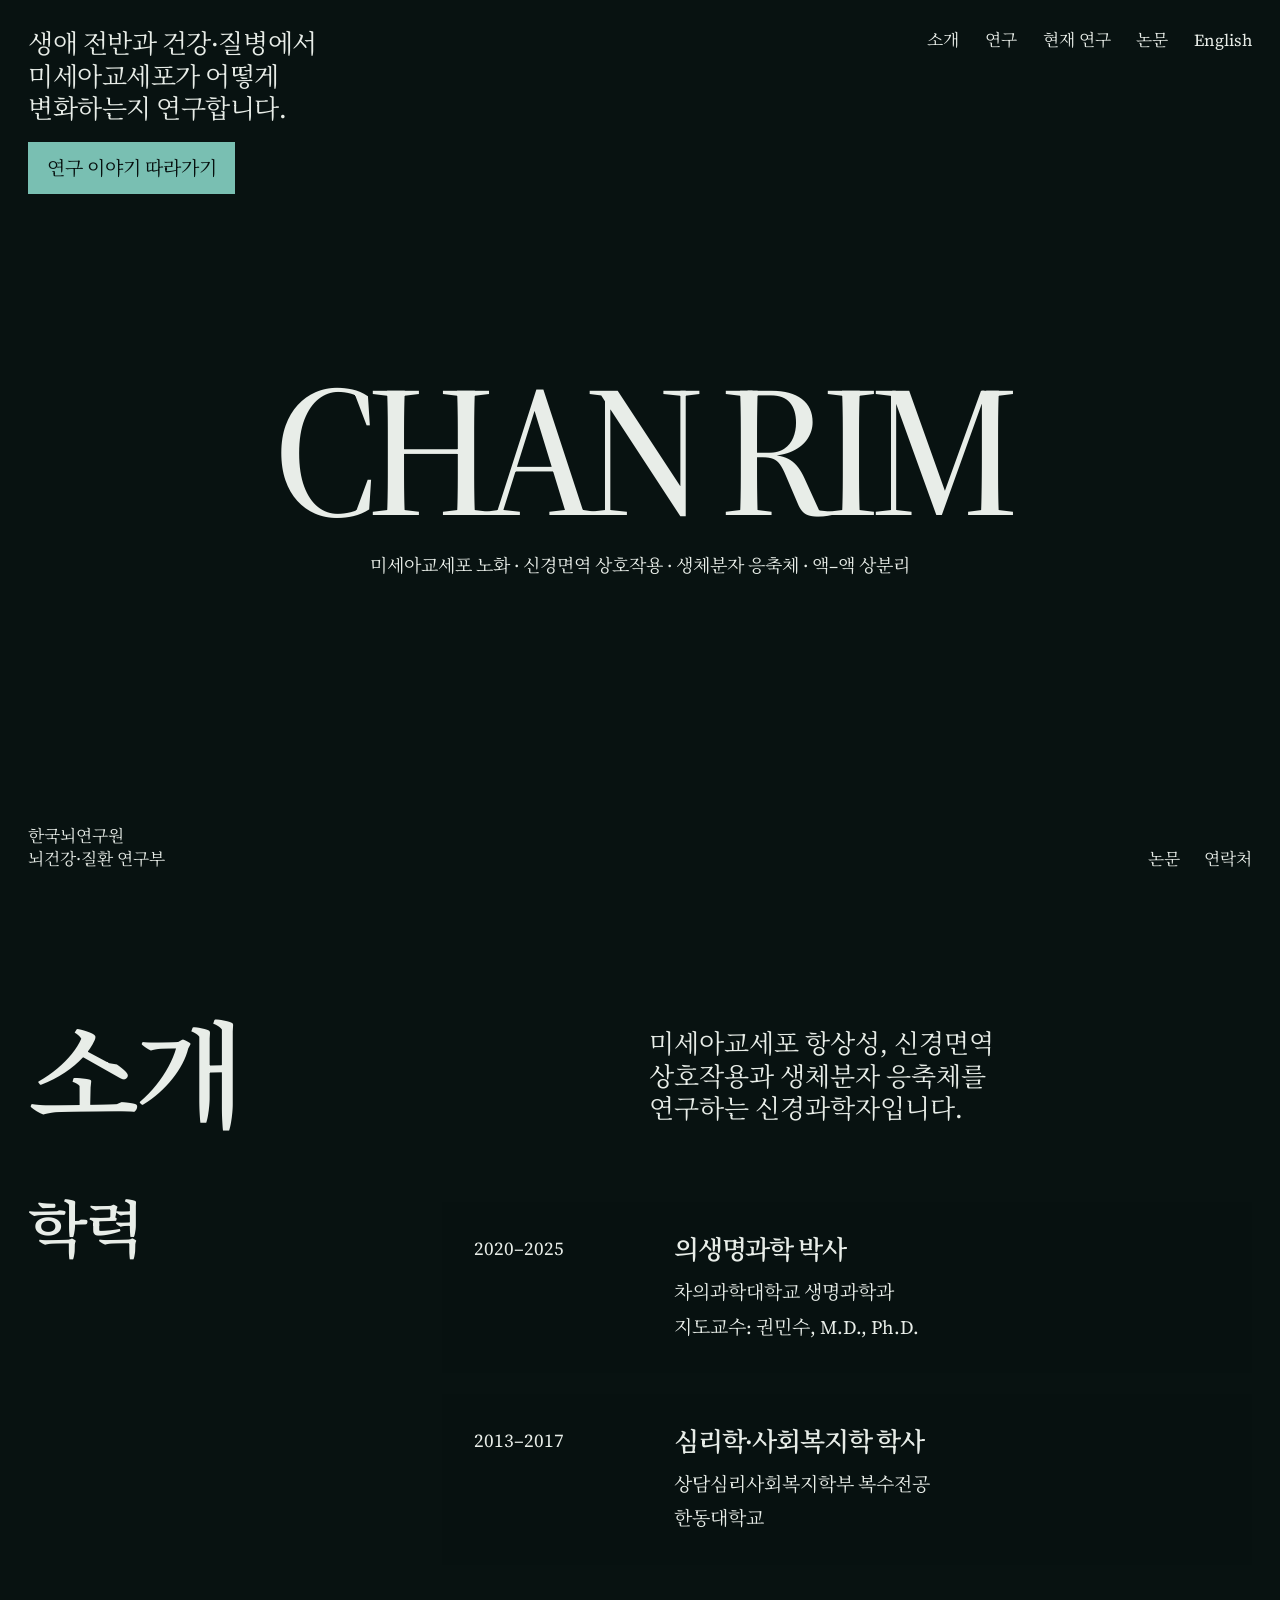
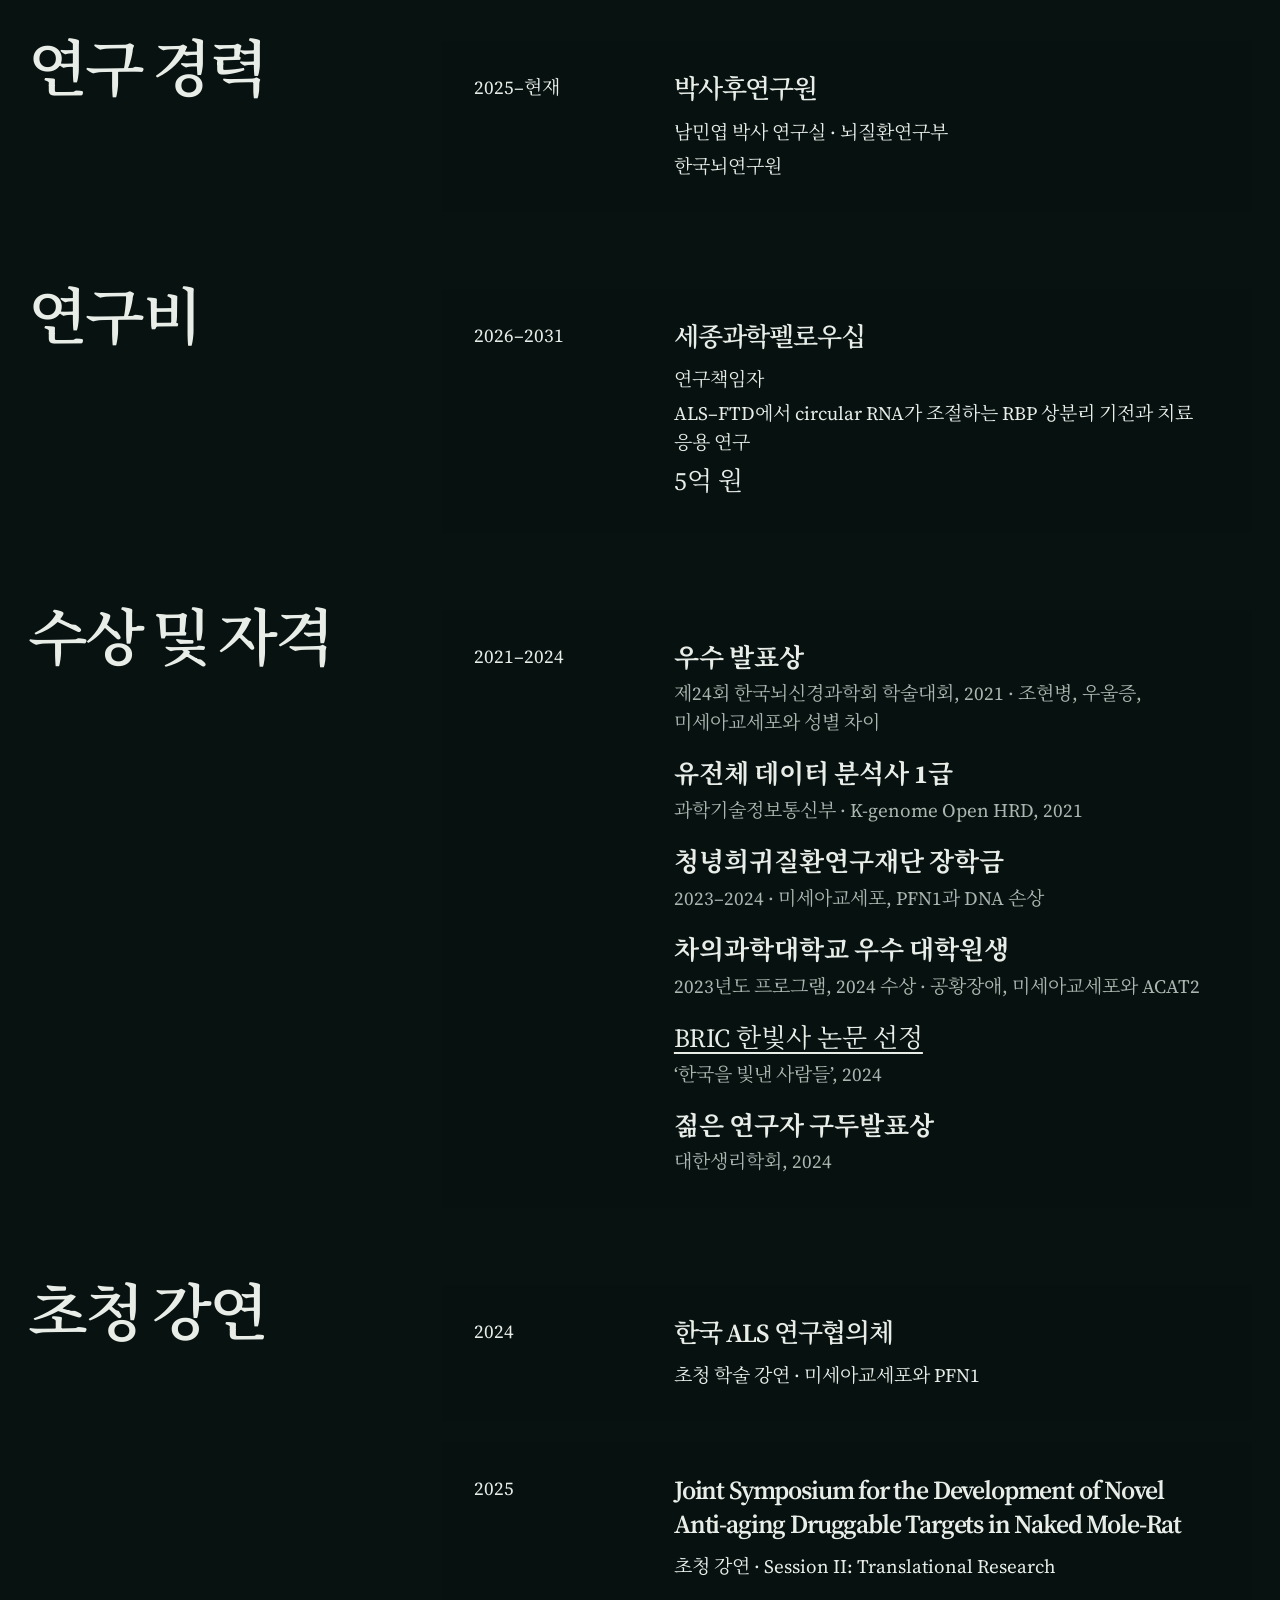
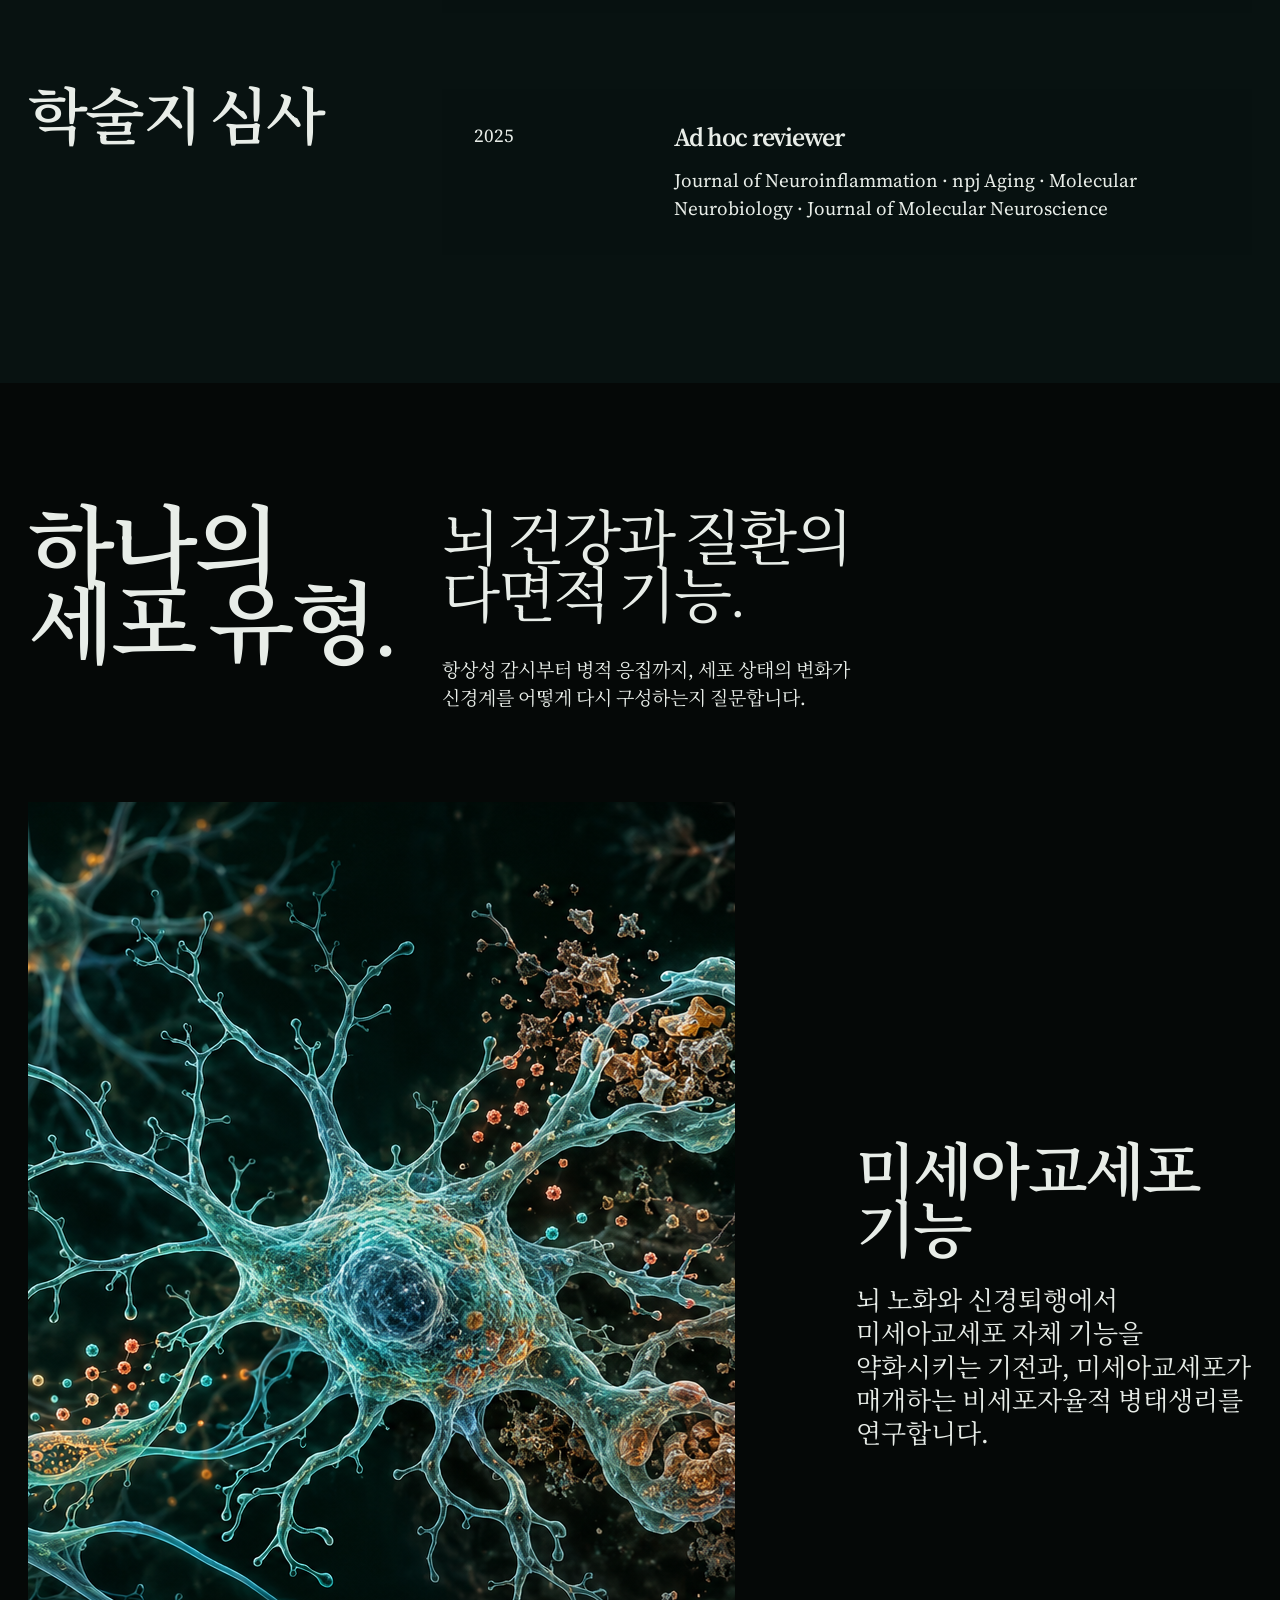
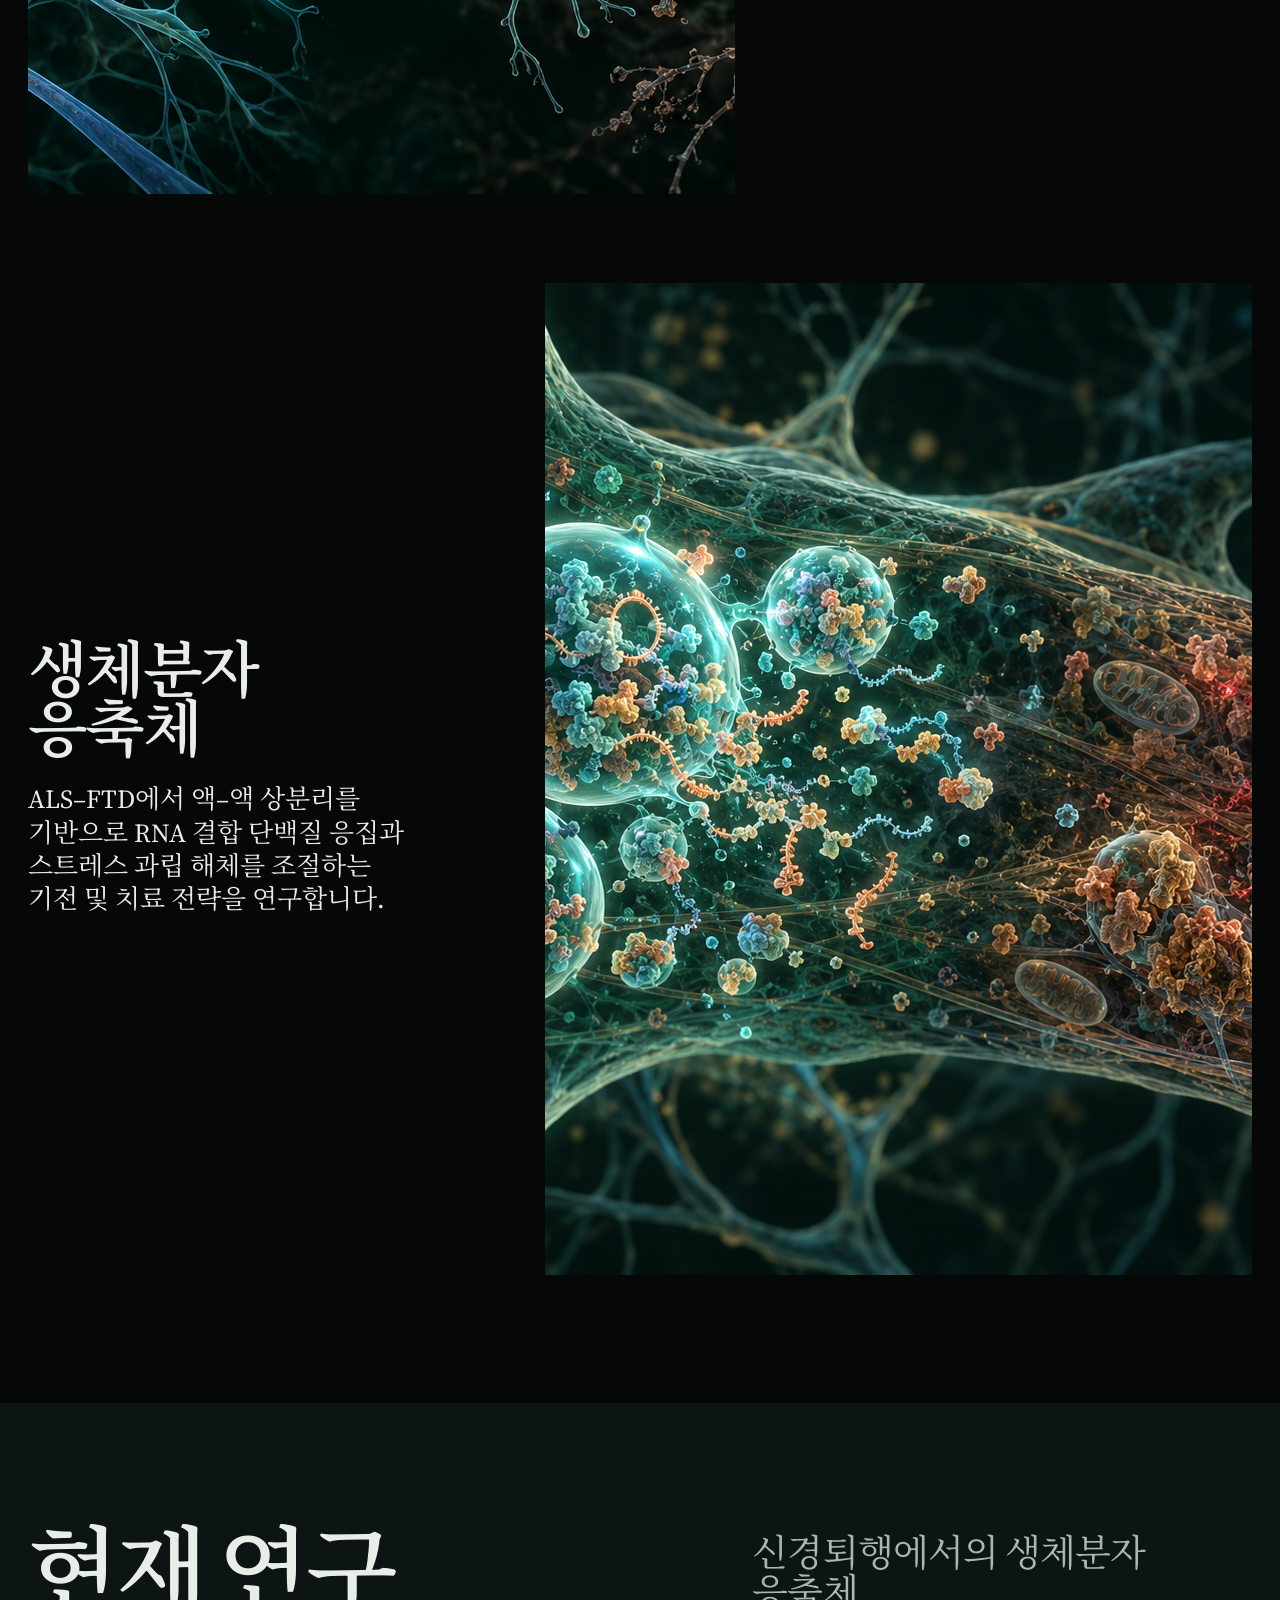
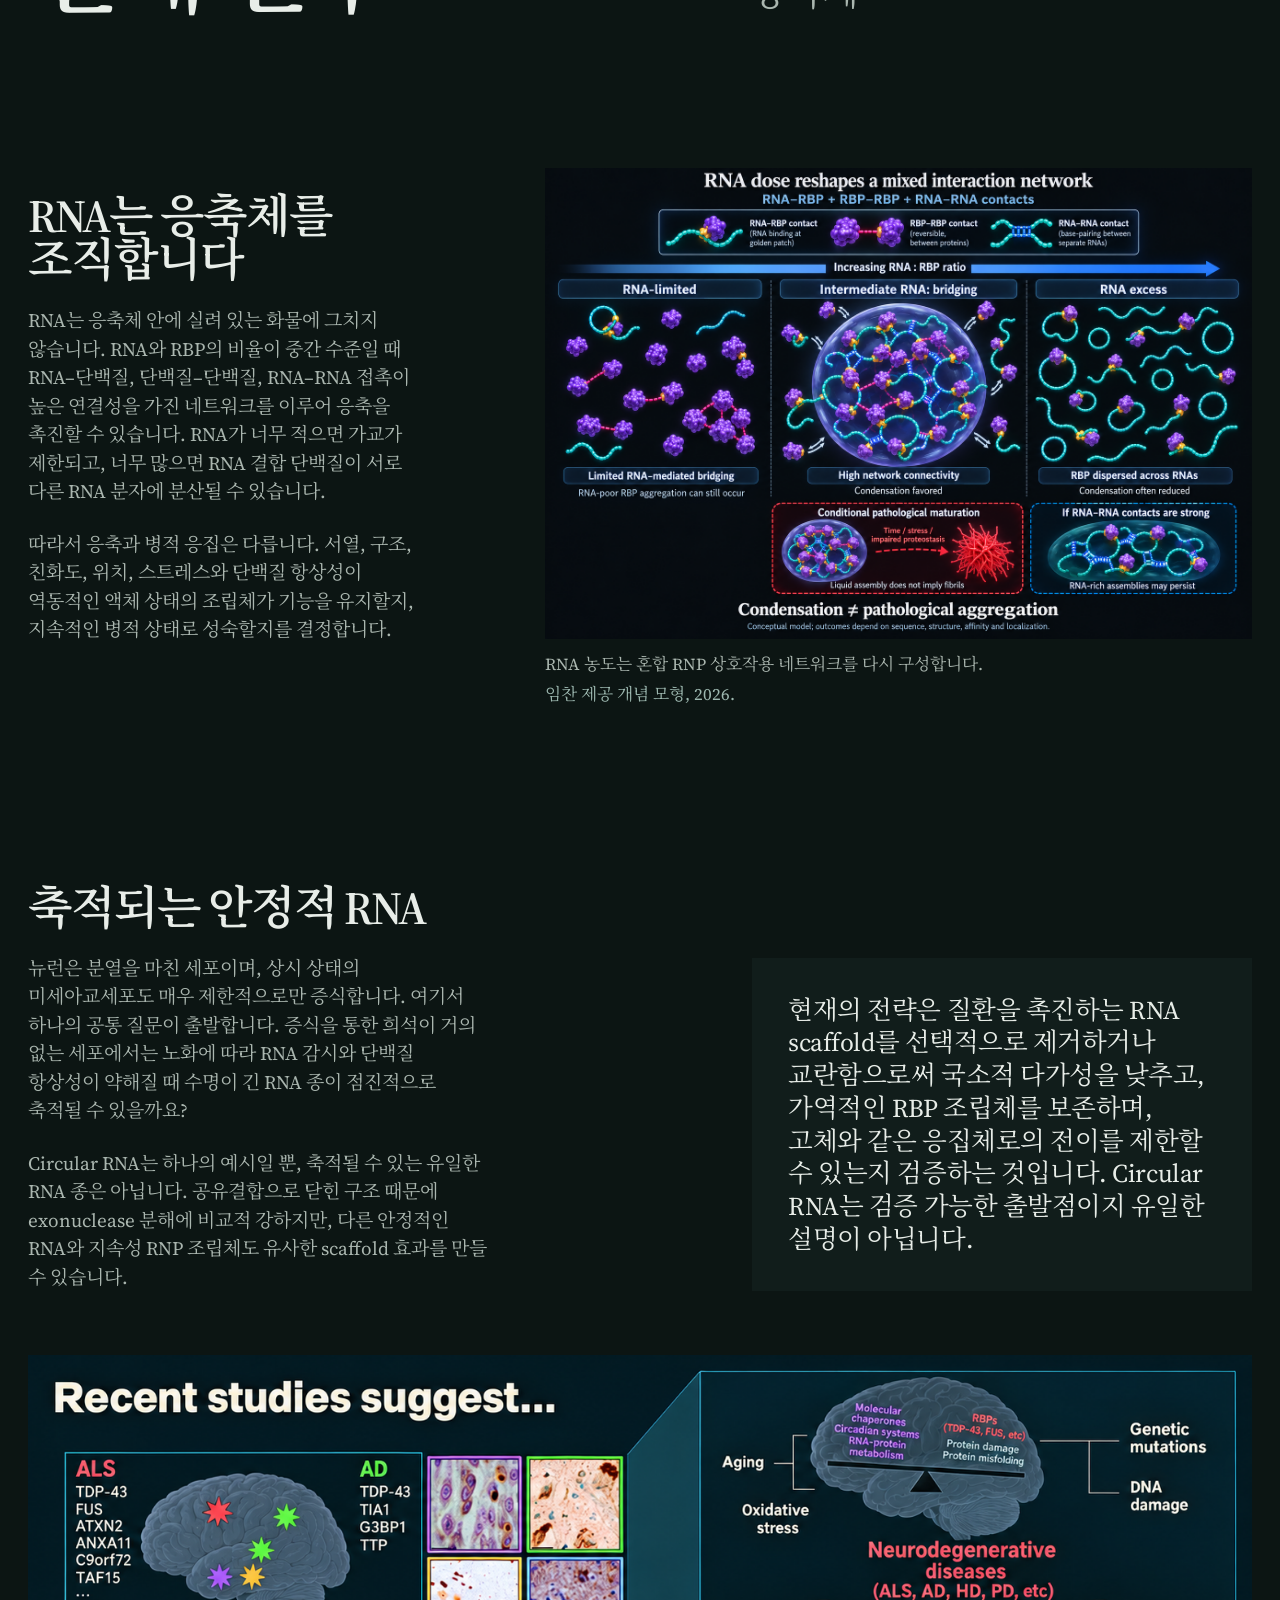
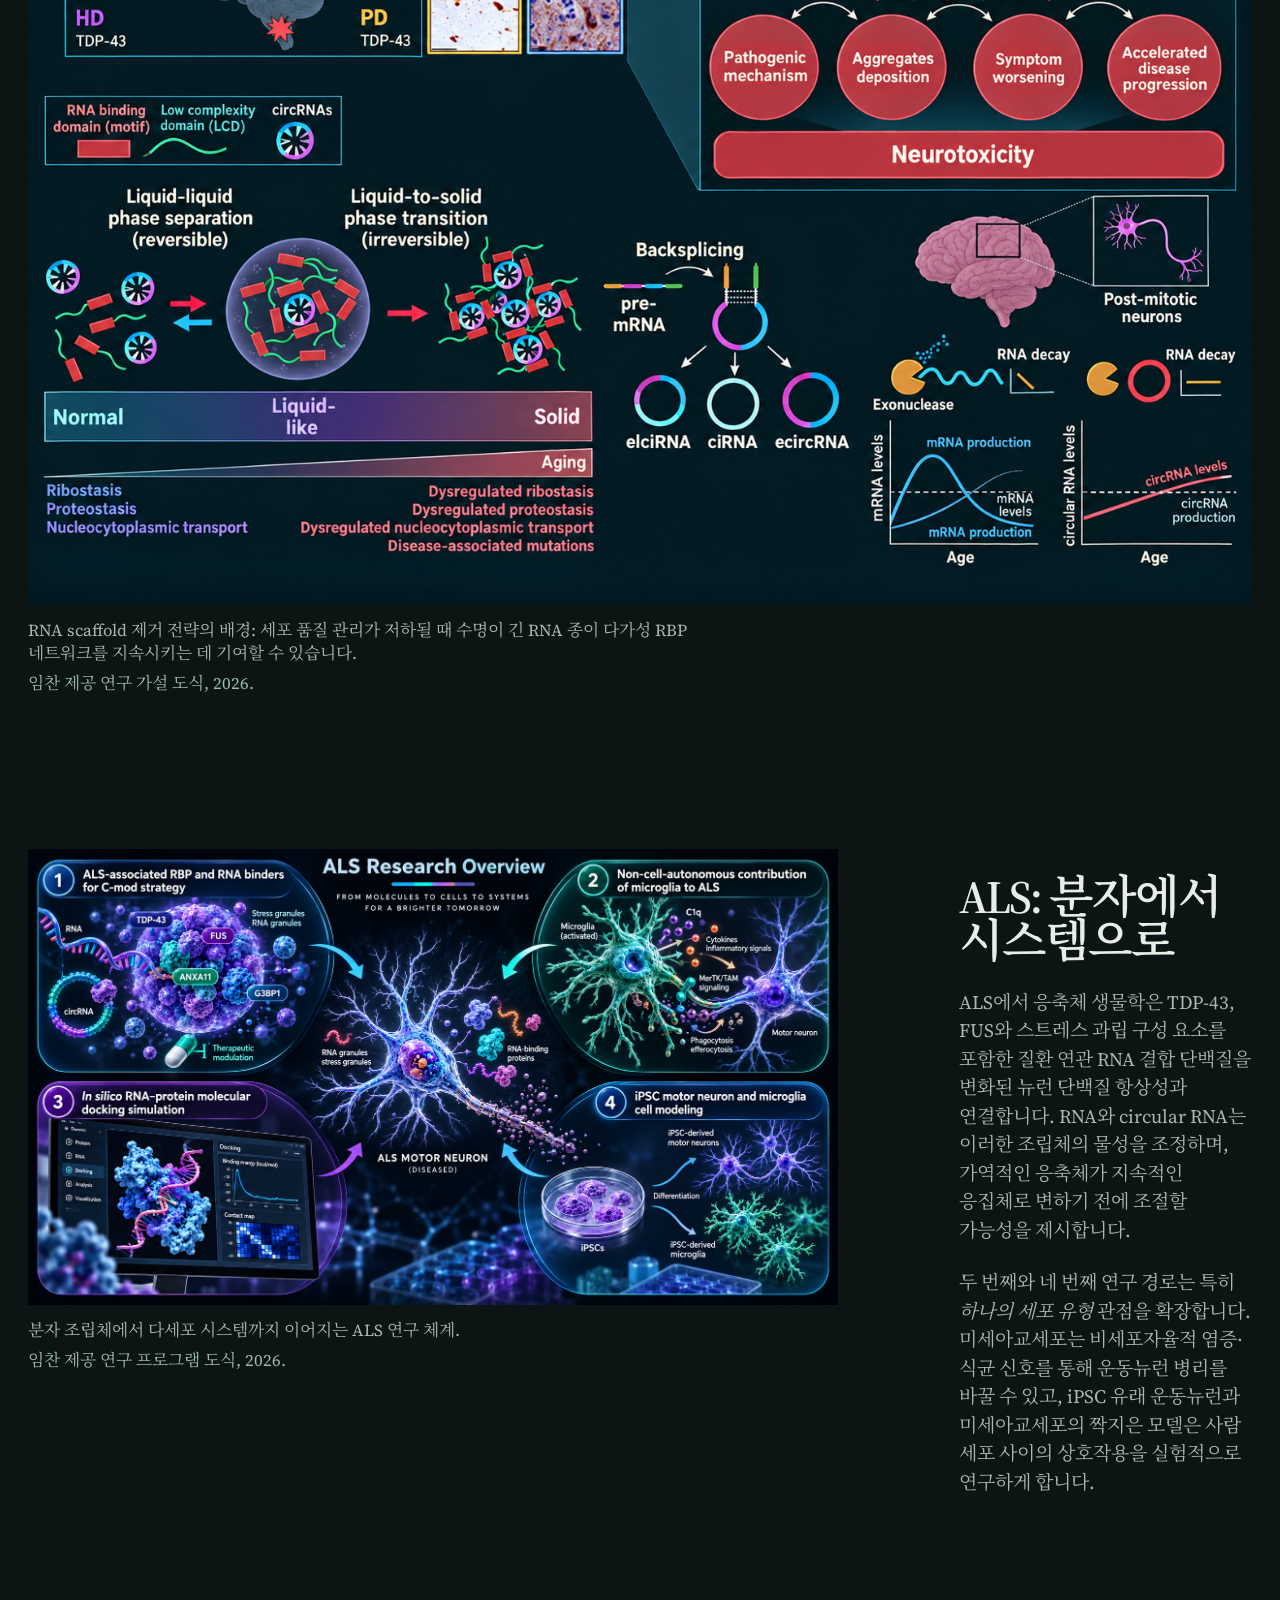
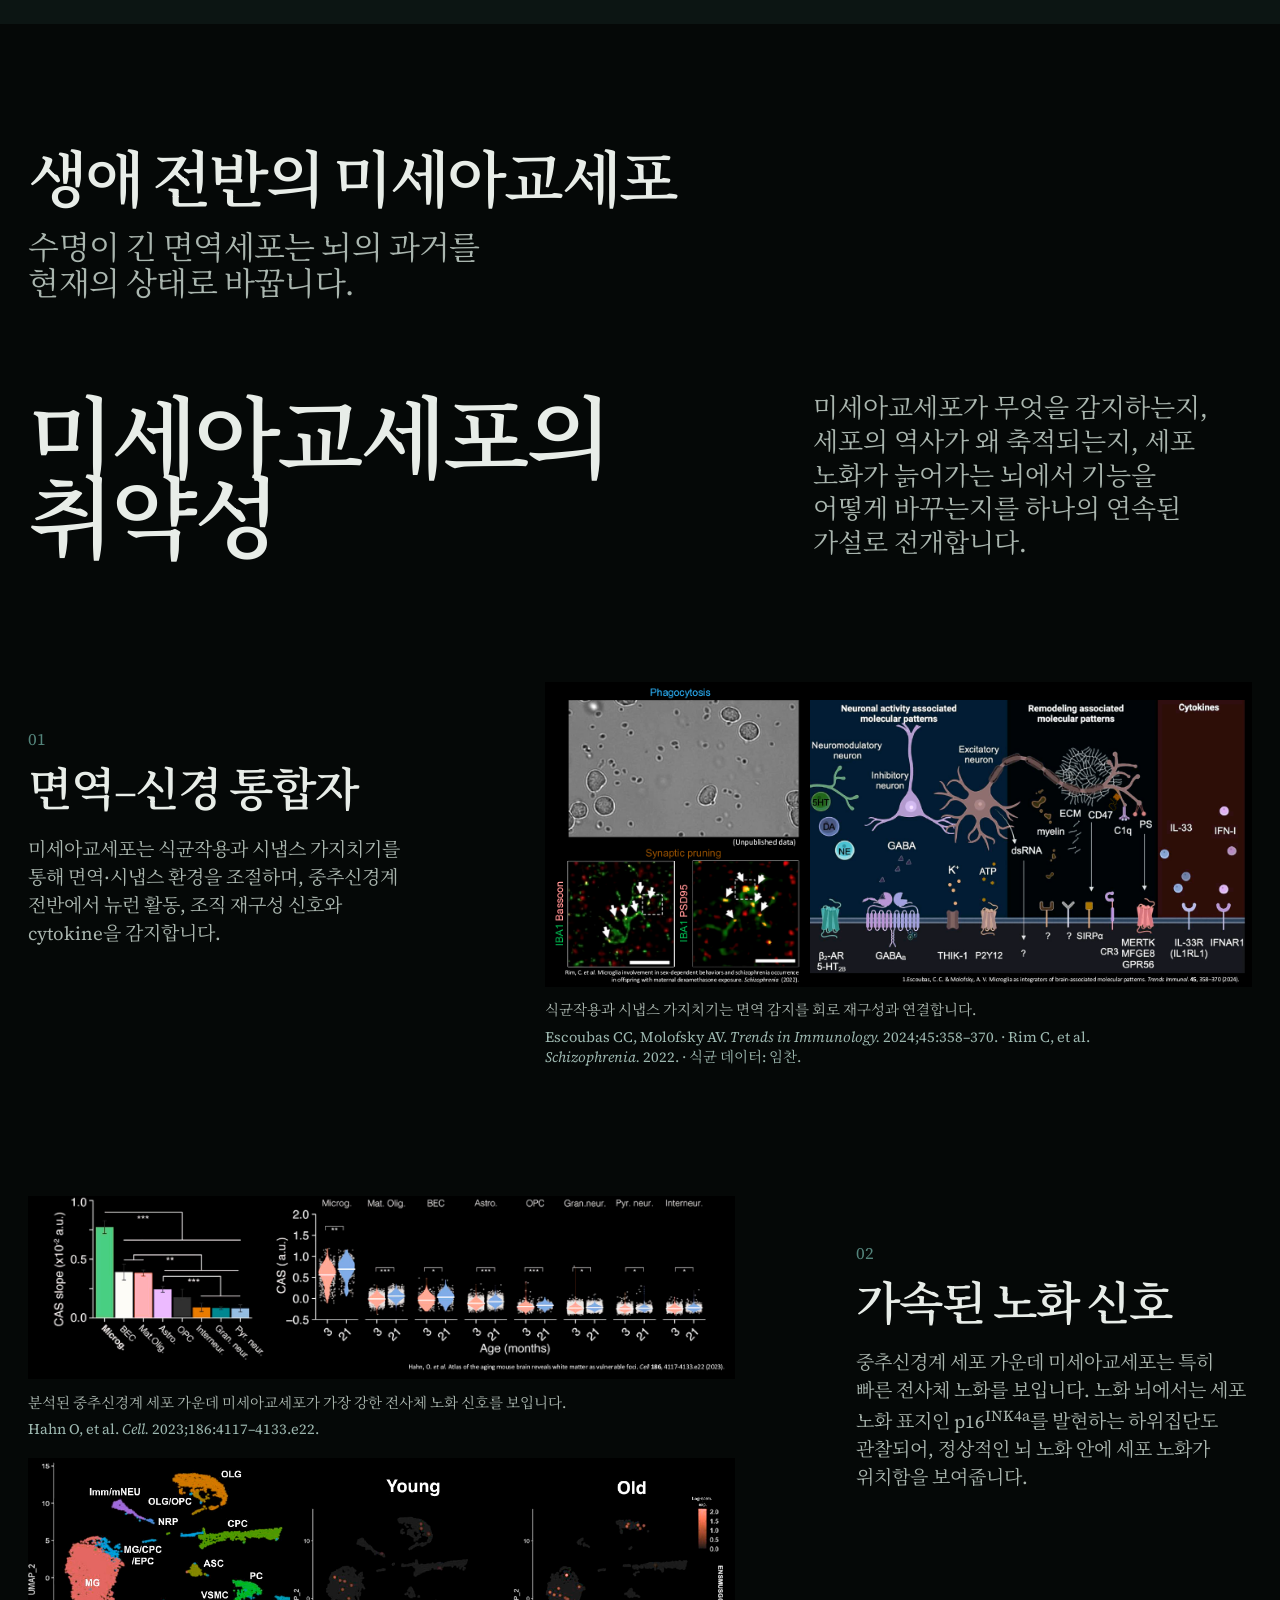
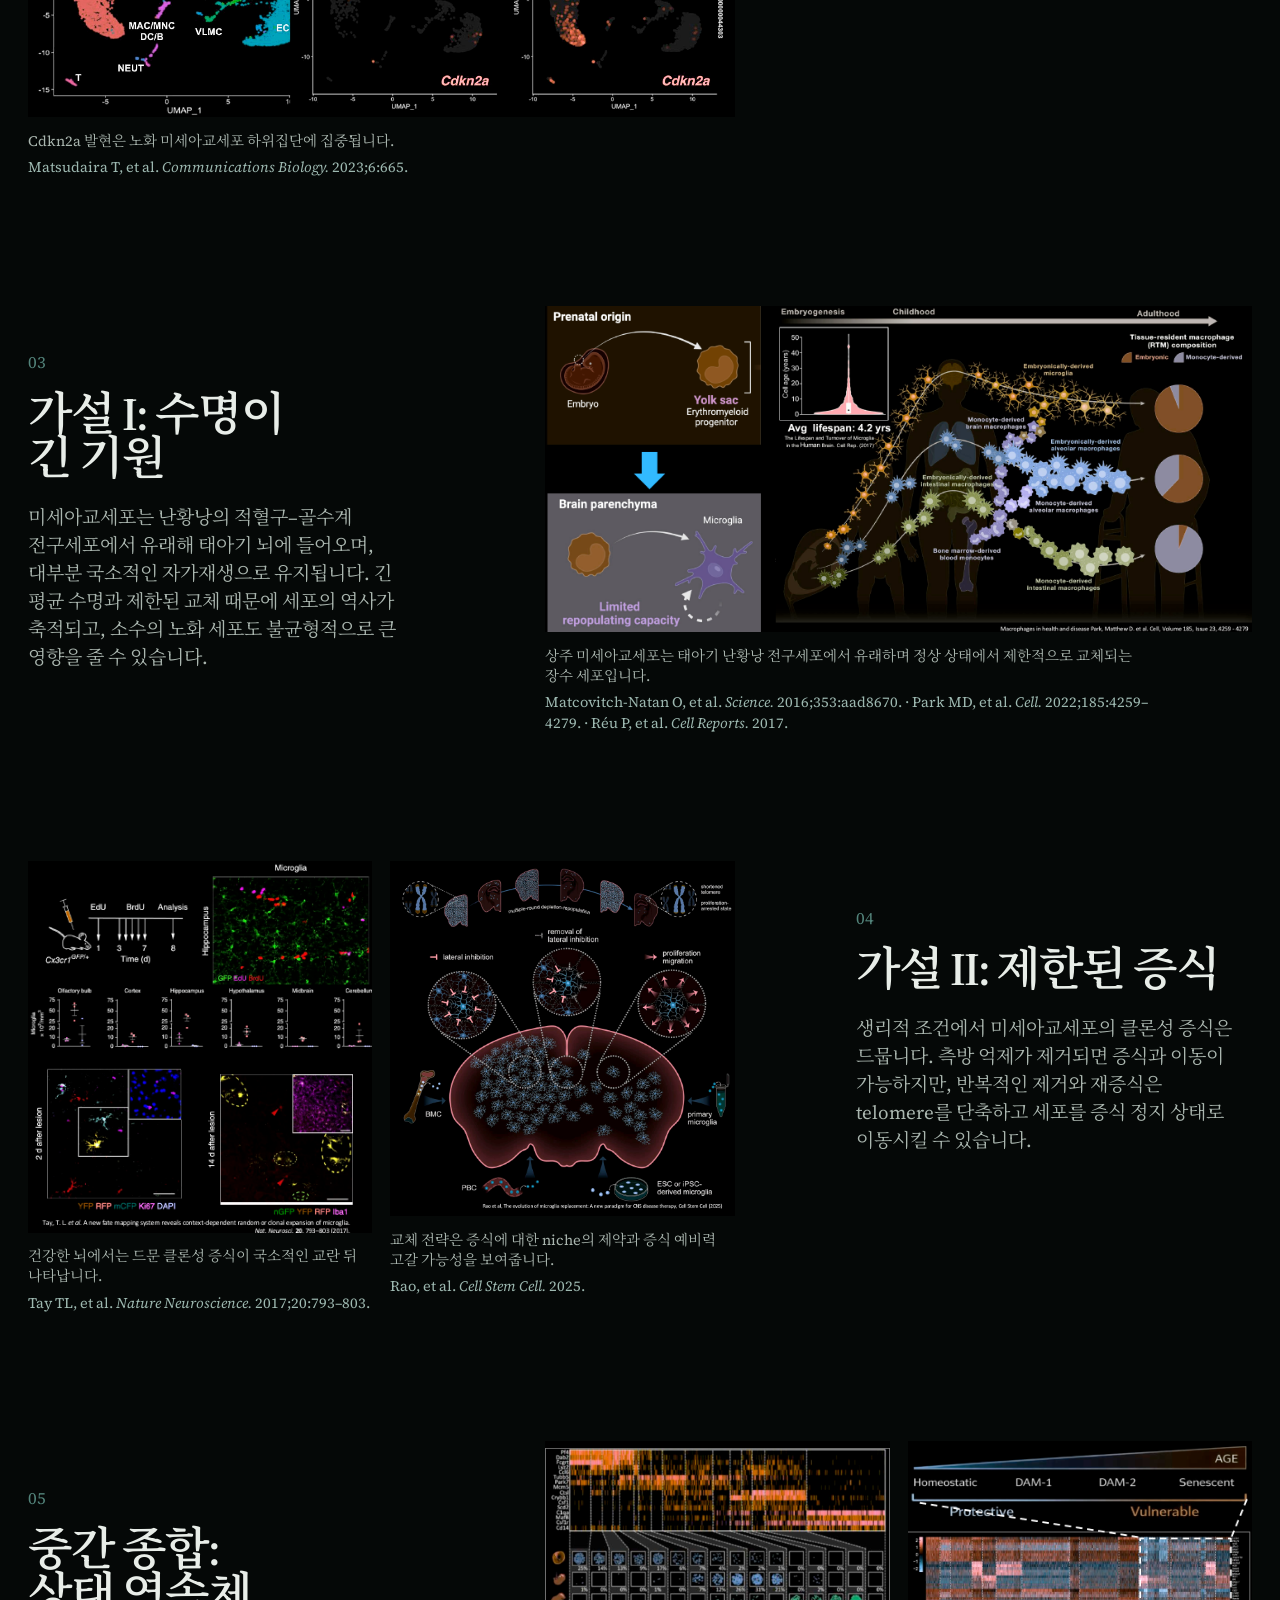
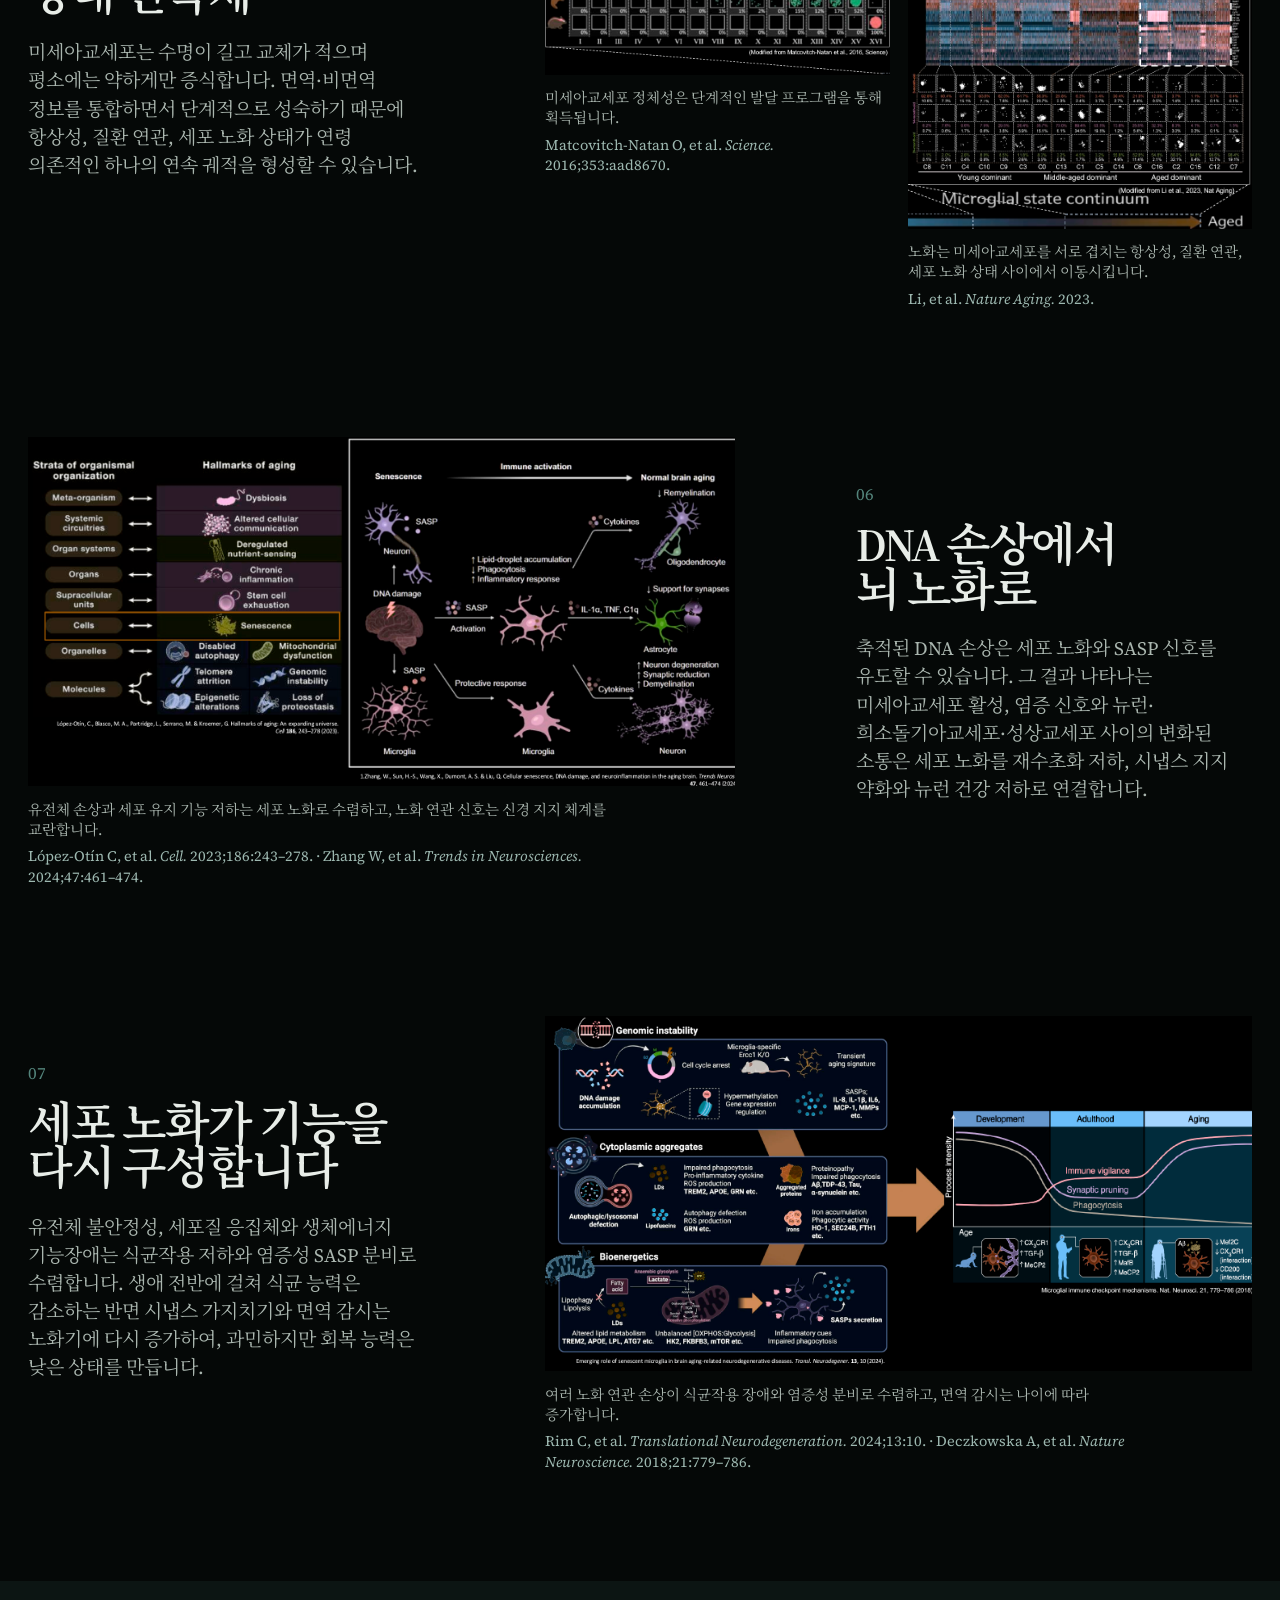
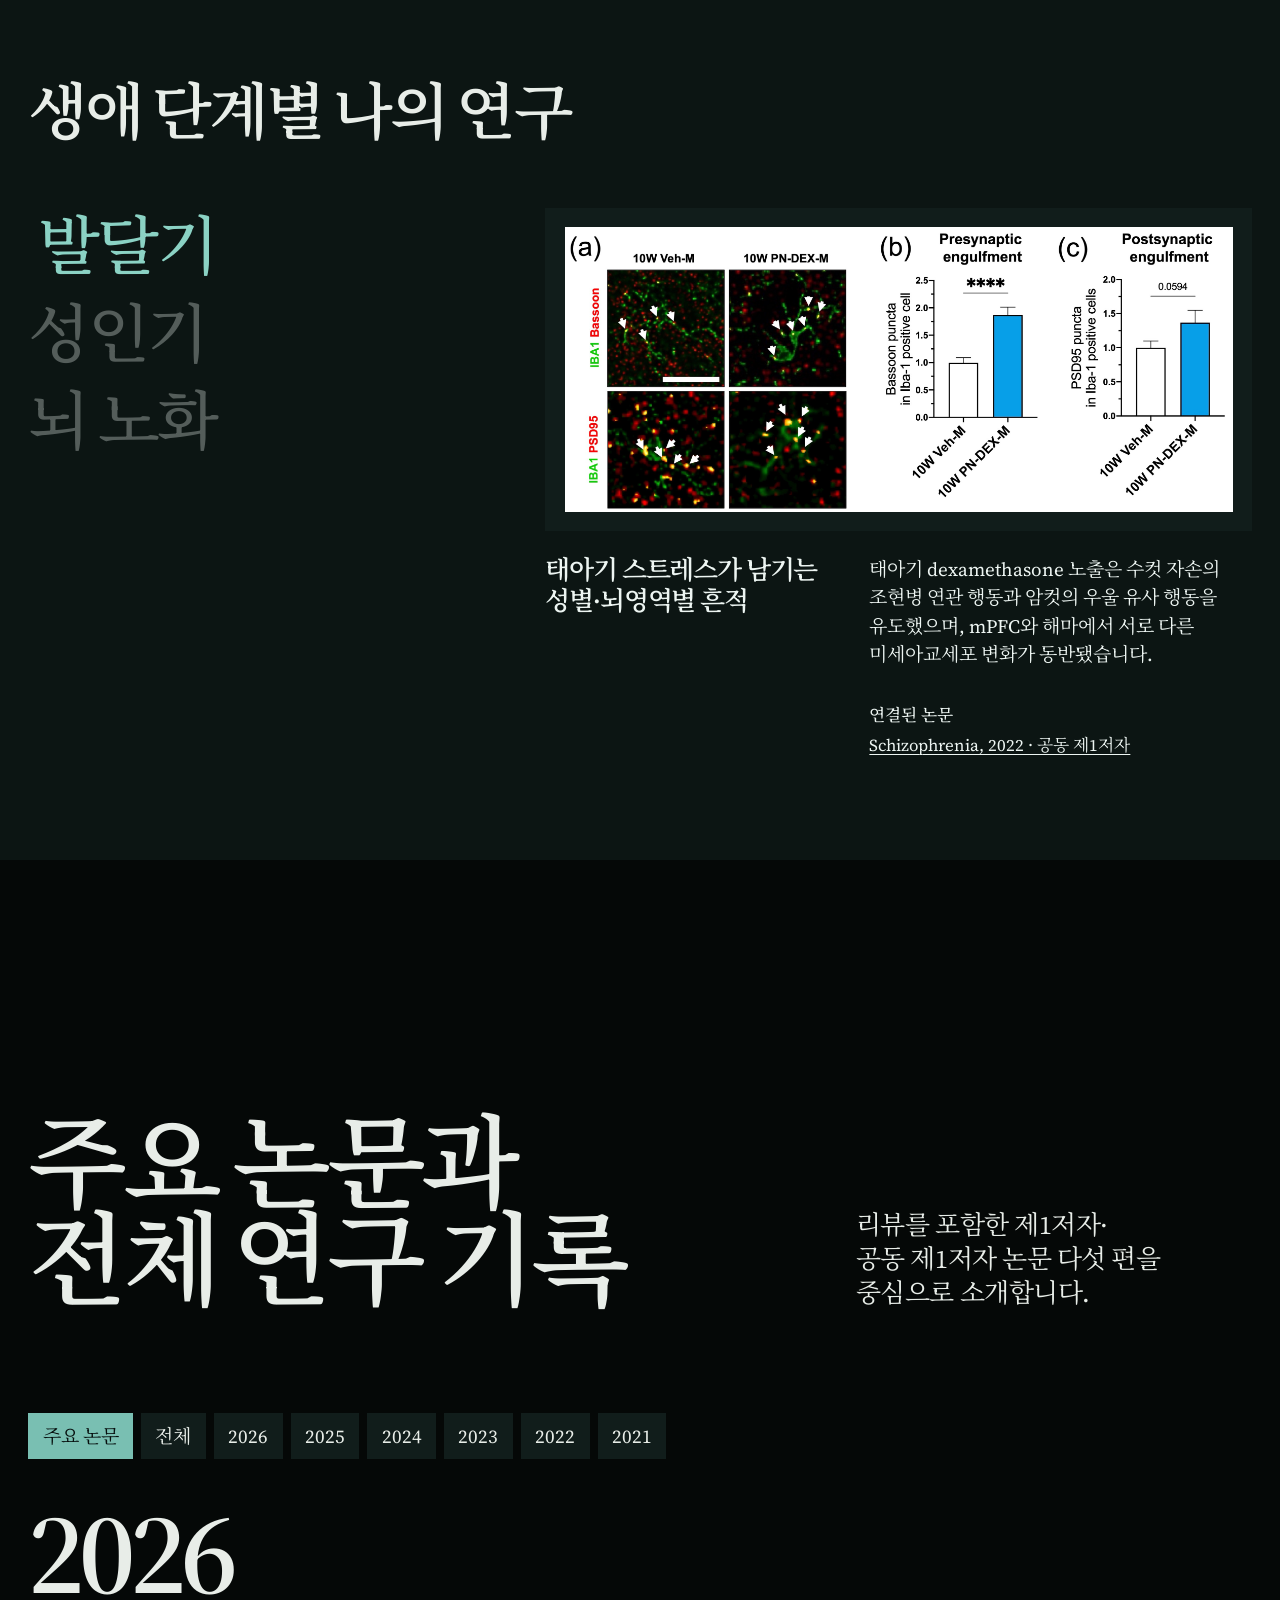
==== index.html @ d5a1b775 "Publish bilingual neuroscience research portfolio" ====
<!doctype html>
<html lang="ko">
  <head>
    <meta charset="UTF-8" />
    <meta http-equiv="refresh" content="0; url=ko.html" />
    <script>window.location.replace(`ko.html${window.location.search}${window.location.hash}`);</script>
    <meta name="viewport" content="width=device-width, initial-scale=1.0" />
    <meta name="theme-color" content="#081211" />
    <meta name="description" content="미세아교세포의 노화, DNA 손상 복구, 재증식과 신경면역 가소성을 연구하는 임찬의 연구 포트폴리오입니다." />
    <title>임찬 — 신경면역학 연구자</title>
    <link rel="preconnect" href="https://api.fontshare.com" />
    <link rel="preconnect" href="https://cdn.fontshare.com" crossorigin />
    <link href="https://api.fontshare.com/v2/css?f[]=general-sans@400,500,700&display=swap" rel="stylesheet" />
    <link rel="preconnect" href="https://fonts.googleapis.com" />
    <link rel="preconnect" href="https://fonts.gstatic.com" crossorigin />
    <link href="https://fonts.googleapis.com/css2?family=Noto+Serif+KR:wght@400;500;600&amp;family=Source+Serif+4:opsz,wght@8..60,400;8..60,500;8..60,600&amp;display=swap" rel="stylesheet" />
    <link rel="manifest" href="manifest.webmanifest" />
    <link rel="stylesheet" href="styles.css?v=4" />
    <link rel="stylesheet" href="prototypes/dark-science/theme.css?v=1" />
    <script>
      document.documentElement.classList.add('js');
      const pageParams = new URLSearchParams(window.location.search);
      if (pageParams.get('lang') !== 'ko') {
        window.location.replace('en.html?theme=dark-science');
      }
      document.documentElement.dataset.theme = 'dark-science';
    </script>
  </head>
  <body data-lang="ko">
    <a class="skip-link" href="#content">본문으로 건너뛰기</a>
    <header class="hero" id="top">
      <div class="hero-intro"><p>미세아교세포의 노화와 회복,<br />환경에 따른 기능 변화를 연구합니다.</p><a class="button" href="#research">주요 연구 보기</a></div>
      <button class="menu-toggle" type="button" aria-expanded="false" aria-controls="site-nav">메뉴</button>
      <nav id="site-nav" class="site-nav" aria-label="주요 메뉴"><a href="#profile">소개</a><a href="#research">연구</a><a href="#publications">논문</a><a href="en.html?theme=dark-science" lang="en">English</a></nav>
      <h1 class="hero-name" aria-label="임찬, 신경면역학 연구자">CHAN RIM</h1>
      <p class="hero-discipline">Microglial senescence · DNA repair · Neuroimmune plasticity</p>
      <div class="hero-place">KBRI · Dementia Research Group<br />Daegu, Republic of Korea</div>
      <div class="hero-links"><a href="#trajectory">연구 여정</a><a href="#contact">연락처</a></div>
      <figure class="hero-mobile-image" aria-hidden="true"><img src="assets/fluorescently-labeled-microglia-in-a-coronal-brain.jpg" width="1920" height="1192" alt="" fetchpriority="high" decoding="async" /></figure>
    </header>

    <main id="content">
      <section class="chapter profile" id="profile">
        <div class="profile-statement" data-reveal><h2>회복력을 잃고 되찾는 세포</h2><p>미세아교세포가 DNA 손상, 출산, 태아기 스트레스에 반응하며 기능을 바꾸는 과정을 추적합니다.</p></div>
        <figure class="living-cell" data-reveal>
          <video autoplay muted loop playsinline preload="metadata" poster="assets/in-situ-dividing-and-phagocytosing-retinal-microglia-poster.jpg" width="480" height="480" aria-hidden="true"><source src="assets/in-situ-dividing-and-phagocytosing-retinal-microglia.webm" type="video/webm" /></video>
          <figcaption>활성화된 망막 미세아교세포의 세포골격. 5초 현미경 영상.</figcaption>
        </figure>
        <div class="profile-copy" data-reveal><p>상담심리와 사회복지에서 출발해 생명과학으로 옮겨왔습니다. 마음과 행동 뒤의 생물학적 변화를 이해하려는 질문은 미세아교세포와 신경면역 환경을 연구하는 일로 이어졌습니다.</p><p>제1저자·공동 제1저자 연구를 통해 태아기 환경의 성별 의존적 영향, 공황장애 환자 유래 세포의 기능 변화, 노화 미세아교세포의 DNA 복구, 산후 뇌에서의 재증식을 밝혀왔습니다.</p></div>
      </section>

      <section class="chapter research" id="research">
        <div class="section-heading" data-reveal><h2>논문으로 이어진 연구 질문</h2><p>제1저자·공동 제1저자 논문의 핵심 결과를 네 가지 축으로 정리했습니다.</p></div>
        <div class="lens" data-lens>
          <div class="lens-controls" role="tablist" aria-label="주요 연구 질문"><button class="lens-tab is-active" type="button" role="tab" aria-selected="true" data-lens-key="repair">DNA 복구</button><button class="lens-tab" type="button" role="tab" aria-selected="false" data-lens-key="patient">환자 유래 모델</button><button class="lens-tab" type="button" role="tab" aria-selected="false" data-lens-key="repopulation">재증식</button><button class="lens-tab" type="button" role="tab" aria-selected="false" data-lens-key="development">발달 환경</button></div>
          <div class="lens-stage">
            <figure class="lens-picture shutter is-in"><img id="lens-image" src="assets/fluorescently-labeled-microglia-in-a-mouse-brain.jpg" width="1920" height="1115" alt="뇌 조직 속 녹색으로 표지된 미세아교세포" loading="lazy" decoding="async" /></figure>
            <div class="lens-copy" aria-live="polite"><h3 id="lens-title">핵으로 이동하는 profilin-1</h3><p id="lens-question">DNA 이중가닥 절단 뒤 PFN1은 핵으로 이동해 복구를 돕지만, 노화 미세아교세포에서는 이 균형의 붕괴가 식균작용 저하와 연결됩니다.</p><p id="lens-evidence"><strong>논문 근거</strong> 제1저자 · Glia 2025 · DSB · NHEJ · nuclear F-actin</p></div>
          </div>
        </div>
        <noscript><p class="noscript-note">DNA 복구, 환자 유래 모델, 산후 재증식, 발달 환경은 주요 논문을 관통하는 네 가지 연구 축입니다.</p></noscript>
      </section>

      <section class="image-field" aria-label="형광 현미경으로 본 대뇌피질"><img class="drift-image" src="assets/brain-cortex.png" width="1920" height="2004" alt="층별 단백질이 여러 색으로 표지된 생쥐 대뇌피질 단면" loading="lazy" decoding="async" /><p>환경은<br />세포를 바꿉니다.</p></section>

      <section class="chapter publications" id="publications">
        <div class="section-heading publication-heading" data-reveal><h2>주요 논문과 전체 연구</h2><p>리뷰를 포함한 다섯 편의 제1저자·공동 제1저자 논문을 먼저 소개합니다.</p></div>
        <div class="publication-toolbar" data-reveal><div class="publication-filters" role="tablist" aria-label="논문 보기 필터"><button class="filter-button is-active" type="button" data-year="featured">주요 논문</button><button class="filter-button" type="button" data-year="all">전체</button><button class="filter-button" type="button" data-year="2026">2026</button><button class="filter-button" type="button" data-year="2025">2025</button><button class="filter-button" type="button" data-year="2024">2024</button><button class="filter-button" type="button" data-year="2023">2023</button><button class="filter-button" type="button" data-year="2022">2022</button><button class="filter-button" type="button" data-year="2021">2021</button></div><span class="publication-count" id="publication-count">5편</span></div>
        <div class="publication-list" id="publication-list"></div>
      </section>

      <section class="chapter trajectory" id="trajectory">
        <h2 data-reveal>하나의 질문이 다음 질문으로</h2>
        <div class="trajectory-row" data-reveal><strong>2017</strong><div><h3>마음과 행동</h3><p>한동대학교에서 상담심리와 사회복지를 공부하며 정신질환과 인간 행동에 대한 질문을 시작했습니다.</p></div><img src="assets/human-brain-organoid.jpg" width="1920" height="1910" alt="청록색과 자홍색으로 표지된 사람 뇌 오가노이드 절편" loading="lazy" decoding="async" /></div>
        <div class="trajectory-row reverse" data-reveal><strong>2022</strong><div><h3>발달 환경과 성별</h3><p>태아기 dexamethasone 노출 뒤 미세아교세포 변화와 성별에 따라 달라지는 행동 양상을 공동 제1저자로 보고했습니다.</p></div><img src="assets/rat-primary-cortical-neuron-culture-deconvolved-z.jpg" width="1920" height="1540" alt="여러 색의 형광 표지로 관찰한 일차 대뇌피질 신경세포 배양" loading="lazy" decoding="async" /></div>
        <div class="trajectory-row" data-reveal><strong>2023</strong><div><h3>환자 유래 미세아교세포</h3><p>공황장애 환자 유래 iMG에서 식균작용 저하와 TREM2 증가를 확인하고, 임상 증상과의 연관성을 공동 제1저자로 제시했습니다.</p></div><img src="assets/human-brain-organoid.jpg" width="1920" height="1910" alt="청록색과 자홍색으로 표지된 사람 뇌 오가노이드 절편" loading="lazy" decoding="async" /></div>
        <div class="trajectory-row reverse" data-reveal><strong>2024–25</strong><div><h3>노화와 DNA 복구</h3><p>노화 미세아교세포의 역할을 리뷰로 정리하고, 핵 내 PFN1의 DNA 복구 기능과 식균작용 저하의 연결을 제1저자 논문으로 규명했습니다.</p></div><img src="assets/cultured-rat-hippocampal-neuron-24327909026.jpg" width="1918" height="1219" alt="녹색과 주황색으로 표지된 배양 해마 신경세포" loading="lazy" decoding="async" /></div>
        <div class="trajectory-row" data-reveal><strong>2026</strong><div><h3>산후 뇌의 재증식</h3><p>출산 뒤 감소한 해마 미세아교세포가 말초 유입이 아닌 resident microglia의 증식으로 회복되고, 장기적인 단백질체 변화를 남긴다는 사실을 공동 제1저자로 밝혔습니다.</p></div><img src="assets/fluorescently-labeled-microglia-in-a-mouse-brain.jpg" width="1920" height="1115" alt="뇌 조직 속 녹색으로 표지된 미세아교세포" loading="lazy" decoding="async" /></div>
      </section>

      <section class="chapter fellowship" id="primary-works">
        <div class="fellowship-figure" data-reveal><span>2022–2026</span><strong>5</strong><p>First / co-first works</p></div>
        <div class="fellowship-copy" data-reveal><h2>다섯 편의 논문이 만든 하나의 질문</h2><p>발달 환경, 환자 유래 세포, DNA 손상, 노화와 출산이라는 서로 다른 변화 속에서 미세아교세포가 어떻게 기능을 잃고 다시 조직의 균형을 만드는지 연구해왔습니다.</p><dl><div><dt>원저</dt><dd>제1저자·공동 제1저자 연구 논문 4편</dd></div><div><dt>리뷰</dt><dd>노화 미세아교세포를 다룬 공동 제1저자 리뷰 1편</dd></div><div><dt>공통 질문</dt><dd>발달, 정신질환, 노화와 모성 뇌를 가로지르는 미세아교세포의 회복력</dd></div></dl></div>
        <figure class="fellowship-image" data-reveal><img src="assets/fluorescently-labeled-microglia-in-a-coronal-brain.jpg" width="1920" height="1192" alt="붉은 형광으로 미세아교세포가 표지된 생쥐 뇌 관상면" loading="lazy" decoding="async" /></figure>
      </section>

      <section class="contact" id="contact">
        <h2>함께 연구해요</h2><p class="contact-row">한국뇌연구원</p><p class="contact-row">치매 연구 그룹</p><p class="contact-row">대구광역시 동구 첨복로 61</p><p class="contact-row">미세아교세포 · 세포 노화 · DNA 복구</p><a class="contact-row contact-action" href="#publications">연구 기록 보기 <span aria-hidden="true">↗</span></a>
      </section>
    </main>

    <footer class="site-footer">
      <div class="footer-top"><div><h2>다음 질문을<br />함께 찾습니다</h2><a class="button button-light" href="#top">처음으로</a></div><nav aria-label="하단 메뉴"><a href="#research">연구</a><a href="#publications">논문</a><a href="#trajectory">여정</a><a href="en.html" lang="en">English</a></nav></div>
      <p class="credits">이미지 및 영상: <a href="https://commons.wikimedia.org/wiki/File:Fluorescently_Labeled_Microglia_in_a_Coronal_Brain_Section_from_a_C57_Mouse.jpg">Syed07</a>, <a href="https://creativecommons.org/licenses/by/4.0">CC BY 4.0</a>; <a href="https://commons.wikimedia.org/wiki/File:Fluorescently_Labeled_Microglia_in_a_Mouse_Brain_Section.jpg">Syed07</a>, <a href="https://creativecommons.org/licenses/by/4.0">CC BY 4.0</a>; <a href="https://commons.wikimedia.org/wiki/File:Rat_primary_cortical_neuron_culture,_deconvolved_z-stack_overlay_(30614937102).jpg">ZEISS Microscopy</a>, <a href="https://creativecommons.org/licenses/by/2.0">CC BY 2.0</a>; <a href="https://commons.wikimedia.org/wiki/File:Cultured_Rat_Hippocampal_Neuron_(24327909026).jpg">ZEISS Microscopy</a>, <a href="https://creativecommons.org/licenses/by/2.0">CC BY 2.0</a>; <a href="https://commons.wikimedia.org/wiki/File:Brain_Cortex.png">Mamunur Rashid</a>, <a href="https://creativecommons.org/licenses/by/4.0">CC BY 4.0</a>; <a href="https://commons.wikimedia.org/wiki/File:Human_Brain_Organoid.jpg">Nreis1</a>, <a href="https://creativecommons.org/licenses/by/4.0">CC BY 4.0</a>; <a href="https://commons.wikimedia.org/wiki/File:In-Situ-Dividing-and-Phagocytosing-Retinal-Microglia-Express-Nestin-Vimentin-and-NG2-In-Vivo-pone.0022408.s001.ogv">Wohl et al.</a>, <a href="https://creativecommons.org/licenses/by/2.5">CC BY 2.5</a>. Wikimedia Commons.</p>
      <div class="footer-meta"><span>© <span id="year"></span> Chan Rim</span><span>Research portfolio</span></div><div class="footer-name" aria-hidden="true">CHAN RIM</div>
    </footer>
    <script src="app.js?v=5"></script>
  </body>
</html>
---- styles.css ----
:root {
  --bg: #ffd249;
  --surface: #f5c63c;
  --ink: #0a0a0a;
  --muted: #5e4a0a;
  --accent: #f53fd6;
  --accent-ink: #0a0a0a;
  --field-yellow: #ffd249;
  --field-white: #ffffff;
  --field-pink: #ffc4ef;
  --field-cyan: #a4f6f8;
  --field-orange: #f9a21f;
  --field-black: #0a0a0a;
  --field-black-ink: #ffffff;
  --field-soft: #eeeeee;
  --field-soft-deep: #e6e6e6;
  --field-credit: #d4d4d4;
  --margin: clamp(1rem, 2.2vw, 2rem);
  --gutter: clamp(0.75rem, 1.4vw, 1.5rem);
  --step-small: clamp(1rem, 0.97rem + 0.1vw, 1.0625rem);
  --step-body: clamp(1.0625rem, 1rem + 0.25vw, 1.1875rem);
  --step-lead: clamp(1.25rem, 1.1rem + 0.7vw, 1.625rem);
  --step-head: clamp(2rem, 1.3rem + 3.2vw, 4rem);
  --step-display: clamp(3.25rem, 1rem + 11vw, 11.5rem);
  --ease-out: cubic-bezier(0.22, 1, 0.36, 1);
  --ease-expo: cubic-bezier(0.16, 1, 0.3, 1);
  --ease-in-out: cubic-bezier(0.76, 0, 0.24, 1);
  --ease-soft: cubic-bezier(0.33, 1, 0.68, 1);
  --t-press: 140ms;
  --t-hover: 180ms;
  --t-ui: 240ms;
  --t-reveal: 800ms;
}

* { box-sizing: border-box; }
html { scroll-behavior: smooth; background: var(--bg); }
body { margin: 0; font-family: "General Sans", "Helvetica Neue", Arial, sans-serif; font-size: var(--step-body); line-height: 1.5; color: var(--ink); background: var(--bg); text-rendering: optimizeLegibility; }
body, button, a { -webkit-font-smoothing: antialiased; }
button, a { font: inherit; }
button { color: inherit; }
a { color: inherit; text-underline-offset: 0.18em; text-decoration-thickness: 0.07em; }
p, h1, h2, h3, h4, figure, dl, dd { margin: 0; }
p { max-width: 62ch; text-wrap: pretty; }
h1, h2, h3, h4 { text-wrap: balance; font-kerning: normal; word-break: keep-all; }
img, video { display: block; max-width: 100%; }
::selection { background: var(--accent); color: var(--accent-ink); }
:focus-visible { outline: 3px solid var(--ink); outline-offset: 4px; }
.skip-link { position: fixed; left: var(--margin); top: 0; z-index: 30; transform: translateY(-120%); padding: 0.75rem 1rem; background: var(--ink); color: var(--field-white); }
.skip-link:focus { transform: translateY(0); }
.button { display: inline-flex; min-height: 48px; align-items: center; justify-content: center; padding: 0.75rem 1.15rem; background: var(--accent); color: var(--accent-ink); text-decoration: none; font-weight: 500; transition: transform var(--t-press) var(--ease-out), background-color var(--t-hover) ease; }
.button:active { transform: scale(0.97); }
@media (hover: hover) and (pointer: fine) { .button:hover { background: var(--field-white); } a:hover { text-decoration-color: transparent; } }

.hero { position: relative; min-height: 100svh; overflow: clip; background: var(--field-yellow); padding: var(--margin); display: grid; grid-template-columns: repeat(12, minmax(0, 1fr)); grid-template-rows: auto 1fr auto; column-gap: var(--gutter); }
.hero-intro { grid-column: 1 / span 4; align-self: start; z-index: 2; }
.hero-intro p { font-size: var(--step-lead); line-height: 1.25; max-width: 34ch; }
.hero-intro .button { margin-top: 1rem; }
.site-nav { grid-column: 8 / -1; display: flex; justify-content: flex-end; gap: clamp(1rem, 2vw, 2rem); align-items: start; z-index: 3; }
.site-nav a, .hero-links a { font-size: var(--step-small); font-weight: 500; text-decoration: none; }
.menu-toggle { display: none; border: 0; background: transparent; padding: 0; min-height: 44px; cursor: pointer; }
.hero-name { position: absolute; left: var(--margin); right: var(--margin); top: 50%; transform: translateY(-50%); font-size: min(15.35vw, 13.75rem); line-height: 0.78; letter-spacing: -0.055em; font-weight: 700; white-space: nowrap; text-align: center; }
.hero-discipline { display: none; }
.hero-place { grid-column: 1 / span 5; align-self: end; font-size: var(--step-small); line-height: 1.4; }
.hero-links { grid-column: 9 / -1; align-self: end; display: flex; justify-content: flex-end; gap: 1.5rem; }
.hero-mobile-image { display: none; }

.chapter { padding: clamp(7.5rem, 14vw, 13rem) var(--margin); }
.section-heading { display: grid; grid-template-columns: repeat(12, minmax(0, 1fr)); column-gap: var(--gutter); align-items: end; margin-bottom: clamp(4rem, 8vw, 7rem); }
.section-heading h2 { grid-column: 1 / span 8; font-size: var(--step-head); line-height: 0.95; letter-spacing: -0.035em; }
.section-heading > p { grid-column: 9 / -1; font-size: var(--step-lead); line-height: 1.3; }

.cv { background: var(--field-cyan); color: var(--ink); display: grid; grid-template-columns: repeat(12, minmax(0, 1fr)); column-gap: var(--gutter); row-gap: clamp(3.5rem, 6vw, 5.5rem); }
.cv-intro { grid-column: 1 / -1; display: grid; grid-template-columns: repeat(12, minmax(0, 1fr)); column-gap: var(--gutter); align-items: end; }
.cv-intro h2 { font-size: clamp(4rem, 9vw, 9rem); line-height: 0.82; letter-spacing: -0.055em; }
.cv-intro h2 { grid-column: 1 / span 5; }
.cv-intro > p { grid-column: 7 / span 4; max-width: 34ch; font-size: var(--step-lead); line-height: 1.25; }
.cv-section { grid-column: 1 / -1; display: grid; grid-template-columns: repeat(12, minmax(0, 1fr)); column-gap: var(--gutter); row-gap: 0.65rem; align-items: start; }
.cv-section h3 { grid-column: 1 / span 4; font-size: var(--step-head); line-height: 0.95; letter-spacing: -0.035em; }
.cv-entry { grid-column: 5 / -1; display: grid; grid-template-columns: minmax(7rem, 1fr) 3fr; gap: var(--gutter); padding: clamp(1.25rem, 2.5vw, 2rem); background: color-mix(in srgb, var(--field-white) 10%, transparent); }
.cv-entry + .cv-entry { margin-top: 0.65rem; }
.cv-date { font-size: var(--step-body); font-variant-numeric: tabular-nums; }
.cv-entry h4 { font-size: var(--step-lead); line-height: 1.15; }
.cv-entry h4 + p { margin-top: 0.65rem; }
.cv-entry p { max-width: 55ch; }
.cv-entry p + p { margin-top: 0.35rem; }
.cv-amount { font-size: var(--step-lead); font-variant-numeric: tabular-nums; }
.cv-entry-list { align-items: start; }
.cv-list { display: grid; gap: 1.35rem; margin: 0; padding: 0; list-style: none; }
.cv-list li { display: grid; gap: 0.25rem; max-width: 68ch; }
.cv-list strong { font-size: var(--step-lead); line-height: 1.15; }
.cv-list span { color: var(--muted); }
.cv-list a { text-decoration-thickness: 0.06em; }

body[data-lang="ko"] { word-break: keep-all; }
body[data-lang="ko"] .hero-intro p { max-width: 31ch; }
body[data-lang="ko"] .overview-thesis { max-width: 18ch; }
body[data-lang="ko"] .cv-entry h4,
body[data-lang="ko"] .cv-list strong { line-height: 1.3; }

.research-overview { background: var(--field-black); color: var(--field-black-ink); display: grid; grid-template-columns: repeat(12, minmax(0, 1fr)); column-gap: var(--gutter); row-gap: clamp(4.5rem, 7vw, 7rem); }
.overview-heading { grid-column: 1 / -1; display: grid; grid-template-columns: repeat(12, minmax(0, 1fr)); column-gap: var(--gutter); align-items: start; }
.overview-heading h2 { grid-column: 1 / span 4; font-size: clamp(3.5rem, 7vw, 7.5rem); line-height: 0.85; letter-spacing: -0.055em; }
.overview-copy { grid-column: 5 / -1; }
.overview-thesis { max-width: 24ch; font-size: clamp(2.25rem, 4.7vw, 5rem); line-height: 0.95; letter-spacing: -0.04em; }
.overview-deck { margin-top: 2rem; max-width: 44ch; font-size: var(--step-body); line-height: 1.45; }
.research-tracks { grid-column: 1 / -1; display: grid; gap: clamp(4rem, 7vw, 7rem); }
.research-track { display: grid; grid-template-columns: repeat(12, minmax(0, 1fr)); column-gap: var(--gutter); align-items: center; }
.overview-visual { margin: 0; overflow: hidden; background: var(--surface); }
.overview-visual img { width: 100%; aspect-ratio: 16 / 10; object-fit: cover; }
.overview-visual figcaption { padding-top: 0.8rem; max-width: 74ch; color: var(--muted); font-size: var(--step-small); }
.research-track-microglia .overview-visual { grid-column: 1 / span 7; }
.research-track-microglia .research-focus { grid-column: 9 / -1; }
.research-track-llps .research-focus { grid-column: 1 / span 4; }
.research-track-llps .overview-visual { grid-column: 6 / -1; }
.research-focus h3 { font-size: var(--step-head); line-height: 0.95; letter-spacing: -0.035em; }
.research-focus p { margin-top: 1.5rem; max-width: 43ch; font-size: var(--step-lead); line-height: 1.28; }

.current-studies { background: var(--field-soft-deep); color: var(--field-black-ink); }
.current-studies-heading { display: grid; grid-template-columns: repeat(12, minmax(0, 1fr)); column-gap: var(--gutter); align-items: end; }
.current-studies-heading h2 { grid-column: 1 / span 7; font-size: clamp(3.5rem, 7.4vw, 8rem); line-height: 0.88; letter-spacing: -0.055em; }
.current-studies-heading > p { grid-column: 8 / -1; max-width: 24ch; padding-bottom: 0.2rem; color: var(--muted); font-size: clamp(1.75rem, 2.9vw, 3.1rem); line-height: 1.04; letter-spacing: -0.025em; }
.current-study { display: grid; grid-template-columns: repeat(12, minmax(0, 1fr)); column-gap: var(--gutter); align-items: start; margin-top: clamp(6rem, 12vw, 12rem); }
.current-study-copy { grid-column: 1 / span 4; padding-top: clamp(1.2rem, 2vw, 2rem); }
.current-study-copy h3 { font-size: clamp(2.4rem, 3.6vw, 4.15rem); line-height: 0.96; letter-spacing: -0.045em; }
.current-study-copy > p:not(.current-study-index) { margin-top: 1.5rem; max-width: 46ch; font-size: var(--step-body); line-height: 1.5; }
.current-study-figure { grid-column: 6 / -1; min-width: 0; margin: 0; }
.current-study-figure img { width: 100%; height: auto; display: block; background: var(--field-black); }
.current-study-figure figcaption { max-width: 78ch; padding-top: 0.85rem; color: var(--muted); font-size: var(--step-small); line-height: 1.4; }
.current-study-hypothesis { row-gap: clamp(2.5rem, 5vw, 5rem); }
.current-study-hypothesis .current-study-copy { grid-column: 1 / span 5; }
.current-study-proposition { grid-column: 8 / -1; align-self: end; padding: clamp(1.5rem, 2.8vw, 2.75rem); background: var(--surface); }
.current-study-proposition p { max-width: 38ch; font-size: clamp(1.35rem, 2vw, 2.15rem); line-height: 1.28; letter-spacing: -0.018em; }
.current-study-hypothesis .current-study-figure { grid-column: 1 / -1; }
.current-study-als .current-study-figure { grid-column: 1 / span 8; }
.current-study-als .current-study-copy { grid-column: 10 / -1; }
.figure-reference { display: block; margin-top: 0.4rem; color: color-mix(in srgb, currentColor 76%, transparent); font-size: 1em; line-height: 1.42; }

.profile { background: var(--field-white); display: grid; grid-template-columns: repeat(12, minmax(0, 1fr)); column-gap: var(--gutter); row-gap: 4rem; align-items: start; }
.profile-statement { grid-column: 1 / span 8; }
.profile-statement h2 { font-size: var(--step-head); line-height: 0.95; letter-spacing: -0.035em; }
.profile-statement > p { margin-top: 1.25rem; font-size: clamp(1.75rem, 3.2vw, 3.25rem); line-height: 1.08; max-width: 24ch; }
.living-cell { grid-column: 9 / -1; grid-row: 1 / span 2; align-self: end; }
.living-cell video { width: 100%; aspect-ratio: 1; object-fit: cover; background: var(--ink); }
.living-cell img { width: 100%; height: auto; display: block; }
.living-cell figcaption { margin-top: 0.75rem; font-size: var(--step-small); max-width: 34ch; }
.profile-copy { grid-column: 5 / span 4; padding-top: 5rem; }
.profile-copy p + p { margin-top: 1rem; }
.profile-copy p, .trajectory-row p, .fellowship-copy > p { max-width: 60ch; }

.research-arc { row-gap: clamp(4rem, 7vw, 7rem); }
.lifespan-heading { grid-column: 1 / span 8; }
.lifespan-evidence-heading h3 { font-size: var(--step-head); line-height: 0.98; letter-spacing: -0.035em; }
.hypothesis-sequence { grid-column: 1 / -1; display: grid; gap: clamp(4rem, 8vw, 8rem); }
.hypothesis-intro { display: grid; grid-template-columns: 7fr 4fr; gap: var(--gutter); align-items: end; }
.hypothesis-intro h3 { font-size: clamp(3.5rem, 7vw, 7.5rem); line-height: 0.9; letter-spacing: -0.05em; max-width: 14ch; }
.hypothesis-intro p { font-size: var(--step-lead); line-height: 1.3; max-width: 39ch; }
.hypothesis-list { display: grid; gap: clamp(5rem, 10vw, 10rem); padding: 0; list-style: none; counter-reset: hypothesis; }
.hypothesis-step { counter-increment: hypothesis; display: grid; grid-template-columns: repeat(12, minmax(0, 1fr)); column-gap: var(--gutter); row-gap: 2rem; align-items: start; }
.hypothesis-copy { grid-column: 1 / span 4; position: sticky; top: 2rem; padding-top: 2.8rem; }
.hypothesis-copy::before { content: "0" counter(hypothesis); display: block; margin-bottom: 1rem; color: color-mix(in srgb, var(--paper-ink) 55%, transparent); font-size: var(--step-small); font-variant-numeric: tabular-nums; }
.hypothesis-step-reverse .hypothesis-copy { grid-column: 9 / -1; }
.hypothesis-copy h4 { font-size: clamp(2.25rem, 3.6vw, 4rem); line-height: 0.97; letter-spacing: -0.04em; }
.hypothesis-copy p { margin-top: 1.35rem; font-size: var(--step-body); line-height: 1.48; }
.hypothesis-copy sup { font-size: 0.8em; }
.hypothesis-visuals { grid-column: 6 / -1; display: grid; gap: var(--gutter); align-items: start; }
.hypothesis-step-reverse .hypothesis-visuals { grid-column: 1 / span 7; grid-row: 1; }
.hypothesis-visuals-integrator { grid-template-columns: 7fr 4fr; }
.hypothesis-visuals-origin { grid-template-columns: 4fr 7fr; }
.hypothesis-visuals-split { grid-template-columns: repeat(2, minmax(0, 1fr)); }
.hypothesis-visuals-stack { grid-template-columns: 1fr; }
.evidence-panel { min-width: 0; margin: 0; padding: clamp(0.55rem, 0.9vw, 0.85rem); background: color-mix(in srgb, var(--accent) 18%, var(--field-white)); }
.evidence-panel img { width: 100%; height: auto; display: block; background: #fff; mix-blend-mode: multiply; }
.evidence-panel figcaption { padding-top: 0.75rem; color: var(--paper-muted, #4b5852); font-size: clamp(0.8125rem, 0.78rem + 0.16vw, 0.95rem); line-height: 1.38; }
.hypothesis-visuals-integrator .evidence-panel-wide { margin-top: 4.5rem; }
.hypothesis-visuals-origin .evidence-panel-wide { margin-top: 5.5rem; }
.hypothesis-visuals-continuum .evidence-panel:first-child { margin-top: 5rem; }
.lifespan-evidence { grid-column: 1 / -1; margin-inline: calc(var(--margin) * -1); padding: clamp(4rem, 8vw, 8rem) var(--margin); color: #edf5f2; background: #15312d; }
.lifespan-evidence-heading { display: grid; grid-template-columns: repeat(12, minmax(0, 1fr)); gap: var(--gutter); align-items: end; margin-bottom: clamp(3rem, 5vw, 5rem); }
.lifespan-evidence-heading h3 { grid-column: 1 / span 7; }
.research-arc .lifespan-evidence .lens-tab { color: #edf5f2; }
.research-arc .lifespan-evidence .lens-tab.is-active { color: #8bd2c4; }
.research-arc .lifespan-evidence .lens-copy { color: #edf5f2; }
.research-arc .lifespan-evidence .lens-copy #lens-evidence { color: #edf5f2; }
.lifespan-evidence .paper-figure { background: #d6e6e1; }
.lens-paper-links { display: grid; gap: 0.45rem; }
.lens-paper-links a { display: block; }

.research { background: var(--field-pink); }
.lens { display: grid; grid-template-columns: repeat(12, minmax(0, 1fr)); column-gap: var(--gutter); align-items: start; }
.lens-controls { grid-column: 1 / span 4; display: flex; flex-direction: column; align-items: stretch; gap: 0.5rem; }
.lens-tab { border: 0; background: transparent; text-align: left; padding: 0.12em 0; font-size: clamp(2.5rem, 5vw, 5.5rem); line-height: 1; letter-spacing: -0.04em; cursor: pointer; opacity: 0.42; transition: opacity var(--t-hover) ease, transform var(--t-ui) var(--ease-out); }
.lens-tab.is-active { opacity: 1; transform: translateX(0.15em); }
.lens-stage { grid-column: 6 / -1; }
.lens-picture { overflow: visible; background: transparent; }
.lens-picture img { width: 100%; height: auto; display: block; object-fit: contain; }
.research-figure img, img.research-figure { width: 100%; height: auto; object-fit: contain; display: block; background: transparent; }
.paper-figure { overflow: hidden; padding: clamp(0.75rem, 1.5vw, 1.25rem); background: color-mix(in srgb, var(--accent) 28%, var(--field-white)); }
.paper-figure img { mix-blend-mode: multiply; filter: saturate(0.88) contrast(1.04); }
.paper-figure figcaption { padding-top: 0.75rem; }
.lens-copy { display: grid; grid-template-columns: 4fr 5fr; gap: var(--gutter); align-items: start; margin-top: 1.5rem; }
.lens-copy h3 { font-size: var(--step-lead); line-height: 1.2; }
.lens-copy > p { font-size: var(--step-body); }
.lens-copy #lens-evidence { grid-column: 2; margin-top: 1rem; font-size: var(--step-small); }
.lens-copy strong { display: block; margin-bottom: 0.3rem; font-weight: 500; }
.noscript-note { margin-top: 2rem; }

.image-field { position: relative; min-height: 0; overflow: visible; background: var(--field-black); color: var(--field-white); }
.image-field img { position: static; width: 100%; height: auto; object-fit: contain; display: block; }
.image-field p { position: static; padding: clamp(2rem, 5vw, 4rem) var(--margin); font-size: var(--step-head); line-height: 0.98; letter-spacing: -0.035em; max-width: 17ch; }
.research-statement { min-height: 0; }

.publications { background: var(--field-white); }
.publication-heading h2 { font-size: clamp(3.5rem, 8vw, 8.5rem); }
.publication-toolbar { display: flex; justify-content: space-between; align-items: flex-end; gap: 1rem; margin-bottom: 2.5rem; }
.publication-filters { display: flex; flex-wrap: wrap; gap: 0.5rem; }
.filter-button { min-height: 44px; border: 0; padding: 0.55rem 0.9rem; background: var(--field-soft); cursor: pointer; transition: background-color var(--t-hover) ease, transform var(--t-press) var(--ease-out); }
.filter-button.is-active { background: var(--accent); }
.filter-button:active { transform: scale(0.96); }
.publication-count { font-size: var(--step-small); white-space: nowrap; }
.publication-group { margin-top: 3rem; }
.publication-group + .publication-group { margin-top: clamp(6rem, 8vw, 8rem); }
.publication-year { font-size: clamp(4rem, 9vw, 9rem); line-height: 0.8; letter-spacing: -0.05em; font-weight: 700; margin-bottom: 1rem; }
.publication-item { display: grid; grid-template-columns: 5fr 2fr auto; gap: var(--gutter); align-items: center; padding: 1.5rem; margin-top: 0.5rem; background: var(--field-soft); }
.publication-item:nth-of-type(even) { background: var(--field-soft-deep); }
.publication-title { font-size: var(--step-body); line-height: 1.25; font-weight: 500; }
.publication-meta { font-size: var(--step-small); line-height: 1.35; }
.publication-link { display: grid; place-items: center; width: 44px; height: 44px; background: var(--ink); color: var(--field-white); text-decoration: none; transition: transform var(--t-ui) var(--ease-out), background-color var(--t-hover) ease; }
@media (hover: hover) and (pointer: fine) { .publication-link:hover { transform: translate(3px, -3px); background: var(--accent); color: var(--ink); } }

.trajectory { background: var(--field-cyan); }
.trajectory > h2 { font-size: var(--step-head); line-height: 0.95; letter-spacing: -0.035em; max-width: 14ch; margin-bottom: clamp(5rem, 10vw, 9rem); }
.trajectory-row { display: grid; grid-template-columns: 3fr 4fr 5fr; gap: var(--gutter); align-items: center; margin-top: clamp(4rem, 8vw, 8rem); }
.trajectory > h2 + .trajectory-row { margin-top: 2rem; }
.trajectory-row.reverse { grid-template-columns: 5fr 4fr 3fr; }
.trajectory-row.reverse img { grid-column: 1; grid-row: 1; }
.trajectory-row.reverse > strong { grid-column: 3; }
.trajectory-row strong { font-size: clamp(4rem, 9vw, 9rem); line-height: 0.85; letter-spacing: -0.055em; }
.trajectory-row h3 { font-size: var(--step-lead); margin-bottom: 0.75rem; }
.trajectory-row img { width: 100%; height: auto; object-fit: contain; display: block; }

.fellowship { background: var(--field-orange); display: grid; grid-template-columns: repeat(12, minmax(0, 1fr)); column-gap: var(--gutter); align-items: start; padding-bottom: 0; }
.fellowship-figure { grid-column: 1 / span 5; grid-row: 1; }
.fellowship-figure span, .fellowship-figure p { display: block; font-size: var(--step-lead); }
.fellowship-figure strong { display: block; font-size: clamp(5rem, 12vw, 12rem); line-height: 0.8; letter-spacing: -0.06em; margin: 1rem 0; }
.fellowship-copy { grid-column: 7 / -1; grid-row: 1; }
.fellowship-copy h2 { font-size: var(--step-head); line-height: 0.95; letter-spacing: -0.035em; max-width: 13ch; }
.fellowship-copy > p { margin-top: 2rem; font-size: var(--step-lead); max-width: 42ch; }
.fellowship-copy dl { margin-top: 3rem; }
.fellowship-copy dl > div { display: grid; grid-template-columns: 1fr 2fr; gap: var(--gutter); padding: 1rem 0; background: color-mix(in srgb, var(--field-white) 25%, transparent); margin-top: 0.5rem; padding-inline: 1rem; }
.fellowship-copy dt { font-size: var(--step-small); font-weight: 500; }
.fellowship-copy dd { font-size: var(--step-body); }
.fellowship-image { grid-column: 1 / -1; grid-row: 2; margin-top: clamp(6rem, 12vw, 11rem); margin-inline: calc(var(--margin) * -1); }
.fellowship-image img { width: 100%; height: auto; object-fit: contain; display: block; }

.contact { background: var(--field-pink); padding-block: clamp(6rem, 10vw, 9rem); }
.contact h2, .contact-row { padding: 0.55em var(--margin); font-size: clamp(2.6rem, 6vw, 5.5rem); line-height: 1; letter-spacing: -0.045em; }
.contact h2 { margin-bottom: 1rem; }
.contact-row { max-width: none; }
.contact-info {
  display: grid;
  grid-template-columns: minmax(14rem, 4fr) minmax(0, 8fr);
  column-gap: var(--gutter);
  align-items: start;
  padding-inline: var(--margin);
}

.contact-info h2 {
  margin: 0;
  padding-inline: 0;
}

.contact-info-list { grid-column: 2; }

.contact-info .contact-row { padding-inline: clamp(1rem, 2vw, 2rem); }

.contact .contact-info-row { padding-block: 0.8em; font-size: clamp(1.35rem, 2.7vw, 2.5rem); line-height: 1.2; letter-spacing: -0.025em; }
.contact-row:nth-child(even) { background: var(--field-yellow); }
.contact-row:nth-child(odd) { background: var(--field-cyan); }
.contact-action { display: flex; justify-content: space-between; align-items: center; text-decoration: none; background: var(--accent) !important; min-height: 1.8em; }
.contact-action span { display: grid; place-items: center; width: 0.9em; height: 0.9em; border-radius: 50%; background: var(--ink); color: var(--field-white); font-size: 0.65em; }

.site-footer { position: relative; min-height: 100svh; overflow: clip; background: var(--field-black); color: var(--field-white); padding: clamp(5rem, 9vw, 8rem) var(--margin) 0; }
.footer-top { display: grid; grid-template-columns: repeat(12, minmax(0, 1fr)); column-gap: var(--gutter); position: relative; z-index: 2; }
.footer-top > div { grid-column: 1 / span 7; }
.footer-top h2 { font-size: clamp(3rem, 6vw, 6rem); line-height: 0.95; letter-spacing: -0.04em; }
.button-light { margin-top: 2rem; background: var(--field-white); color: var(--ink); }
.footer-top nav { grid-column: 10 / -1; display: flex; flex-direction: column; gap: 0.5rem; }
.footer-top nav a { text-decoration: none; }
.credits { position: relative; z-index: 2; margin-top: clamp(4rem, 9vw, 8rem); font-size: var(--step-small); max-width: 72ch; color: var(--field-credit); }
.footer-meta { position: absolute; z-index: 2; left: var(--margin); right: var(--margin); bottom: 27vw; display: flex; justify-content: space-between; font-size: var(--step-small); }
.footer-name { position: absolute; left: -0.035em; bottom: -0.22em; font-size: 27.5vw; line-height: 0.72; letter-spacing: -0.075em; font-weight: 700; white-space: nowrap; }

@media (prefers-reduced-motion: no-preference) {
  .hero-intro { animation: hero-intro 700ms var(--ease-expo) both; }
  .hero-name { animation: hero-name 1000ms var(--ease-expo) both; }
  .site-nav { animation: hero-intro 650ms var(--ease-out) 180ms both; }
  .js [data-reveal] { opacity: 0; transform: translateY(24px); transition: opacity 700ms var(--ease-out), transform 900ms var(--ease-expo); }
  .js [data-reveal].is-in { opacity: 1; transform: none; }
  .shutter img { transition: opacity 300ms ease, transform 900ms var(--ease-expo); }
  .shutter.is-changing img { opacity: 0; transform: scale(1.08); }
  @supports (animation-timeline: view()) {
    .hero-name { animation: hero-scale linear both; animation-timeline: view(); animation-range: exit 0% exit 100%; }
    .drift-image { animation: image-drift linear both; animation-timeline: view(); animation-range: entry 0% exit 100%; }
  }
}
@keyframes hero-intro { from { opacity: 0; transform: translateY(14px); } }
@keyframes hero-name { from { opacity: 0; transform: translateY(-46%) scale(1.05); } to { opacity: 1; transform: translateY(-50%) scale(1); } }
@keyframes hero-scale { from { transform: translateY(-50%) scale(1); } to { transform: translateY(-50%) scale(0.94); } }
@keyframes image-drift { from { transform: translateY(-4%); } to { transform: translateY(4%); } }

@media (max-width: 800px) {
  .hero { min-height: 100svh; display: block; padding: 1rem; }
  .hero-intro { position: absolute; left: 1rem; right: 1rem; top: 26%; z-index: 3; }
  .hero-intro p { font-size: 1.08rem; }
  .hero-intro .button { width: 100%; }
  .hero-name { top: 12%; left: 1rem; right: 1rem; font-size: 15vw; transform: none; text-align: left; }
  .menu-toggle { display: block; position: absolute; top: 0.55rem; right: 1rem; z-index: 10; }
  .site-nav { position: absolute; inset: 0; z-index: 8; display: none; flex-direction: column; align-items: flex-start; justify-content: center; gap: 0.5rem; padding: 1rem; background: var(--field-pink); }
  .site-nav.is-open { display: flex; }
  .site-nav a { font-size: clamp(2.7rem, 13vw, 5rem); line-height: 1; }
  .hero-place, .hero-links { display: none; }
  .hero-mobile-image { display: block; position: absolute; left: 1rem; right: 1rem; bottom: 0; height: auto; margin: 0; overflow: visible; }
  .hero-mobile-image img { width: 100%; height: auto; object-fit: contain; }
  .chapter { padding: 6rem 1rem; }
  .section-heading { display: block; margin-bottom: 3.5rem; }
  .section-heading h2 { font-size: clamp(2.8rem, 13vw, 4.5rem); }
  .section-heading > p { margin-top: 1rem; font-size: 1.1rem; }
  .cv { display: block; }
  .cv-intro { display: block; }
  .cv-intro > p { font-size: 1.2rem; }
  .cv-section { display: block; margin-top: 5rem; }
  .cv-section h3 { font-size: 2.5rem; }
  .cv-entry { display: block; margin-top: 1.5rem; padding: 1rem; }
  .cv-entry + .cv-entry { margin-top: 0.65rem; }
  .cv-date { margin-bottom: 1rem; }
  .cv-list { gap: 1.5rem; }
  .cv-list strong { font-size: 1.25rem; }
  .research-overview { display: flex; flex-direction: column; gap: 3rem; }
  .overview-heading { display: grid; grid-template-columns: minmax(0, 1fr) minmax(0, 1fr); gap: 1rem; align-items: start; }
  .overview-heading h2 { font-size: 3.5rem; }
  .overview-copy { grid-column: 2; }
  .overview-thesis { margin-top: 0; max-width: none; font-size: 1.5rem; line-height: 1.12; }
  .overview-deck { margin-top: 1rem; font-size: 1rem; }
  .research-tracks { display: flex; flex-direction: column; gap: 5rem; }
  .research-track { display: flex; flex-direction: column; gap: 1.5rem; align-items: stretch; }
  .research-track-llps .overview-visual { order: -1; }
  .research-focus h3 { font-size: 2.5rem; }
  .research-focus p { font-size: 1.2rem; }
  .current-studies-heading { display: block; }
  .current-studies-heading h2 { font-size: clamp(3.1rem, 14vw, 5rem); }
  .current-studies-heading > p { margin-top: 1.25rem; max-width: 22ch; font-size: 1.5rem; }
  .current-study { display: flex; flex-direction: column; gap: 2rem; margin-top: 5.5rem; }
  .current-study-copy { width: 100%; }
  .current-study-copy h3 { font-size: 2.65rem; }
  .current-study-copy > p:not(.current-study-index) { font-size: 1.05rem; }
  .current-study-figure { width: 100%; }
  .current-study-rna .current-study-copy,
  .current-study-hypothesis .current-study-copy,
  .current-study-hypothesis .current-study-proposition,
  .current-study-als .current-study-copy { order: 1; }
  .current-study-rna .current-study-figure,
  .current-study-hypothesis .current-study-figure,
  .current-study-als .current-study-figure { order: 2; }
  .current-study-hypothesis .current-study-proposition { width: 100%; padding: 1.25rem; }
  .current-study-proposition p { font-size: 1.25rem; }
  .profile { display: block; }
  .profile-statement > p { font-size: 1.85rem; }
  .living-cell { margin-top: 3rem; }
  .profile-copy { padding-top: 3rem; }
  .research-arc { display: block; }
  .hypothesis-sequence { display: block; margin-top: 5rem; }
  .hypothesis-intro { display: block; }
  .hypothesis-intro h3 { font-size: 3.5rem; }
  .hypothesis-intro p { margin-top: 1.5rem; font-size: 1.2rem; }
  .hypothesis-list { display: block; padding: 0; }
  .hypothesis-step { display: flex; flex-direction: column; margin-top: 5rem; }
  .hypothesis-copy, .hypothesis-step-reverse .hypothesis-copy { position: static; order: 1; padding-top: 1.5rem; }
  .hypothesis-visuals, .hypothesis-step-reverse .hypothesis-visuals { order: 2; width: 100%; grid-template-columns: 1fr; }
  .hypothesis-visuals-integrator .evidence-panel-wide,
  .hypothesis-visuals-origin .evidence-panel-wide,
  .hypothesis-visuals-continuum .evidence-panel:first-child { margin-top: 0; }
  .hypothesis-copy h4 { font-size: 2.2rem; }
  .lifespan-evidence { margin-top: 5rem; padding-block: 4rem; }
  .lifespan-evidence-heading { display: block; margin-bottom: 3rem; }
  .lens { display: block; }
  .lens-controls { display: grid; grid-template-columns: repeat(2, minmax(0, 1fr)); overflow: visible; margin-bottom: 1rem; }
  .lens-tab { min-width: 0; font-size: 1.7rem; padding: 0.35em 0.2em; min-height: 52px; }
  .lens-tab.is-active { transform: none; background: var(--accent); }
  .lens-copy { grid-template-columns: 1fr; }
  .lens-copy #lens-evidence { grid-column: 1; }
  .image-field { min-height: 0; }
  .image-field p { font-size: 2.6rem; }
  .publication-toolbar { align-items: flex-start; }
  .publication-filters { max-width: 85%; }
  .publication-item { grid-template-columns: 1fr auto; padding: 1rem; }
  .publication-meta { grid-column: 1; }
  .publication-link { grid-column: 2; grid-row: 1 / span 2; }
  .trajectory > h2 { font-size: 3rem; }
  .trajectory-row, .trajectory-row.reverse { grid-template-columns: 1fr; gap: 1.5rem; }
  .trajectory-row.reverse img, .trajectory-row.reverse > strong { grid-column: auto; grid-row: auto; }
  .trajectory-row strong { font-size: 5rem; }
  .trajectory > h2 + .trajectory-row { margin-top: 1rem; }
  .trajectory-row img { order: -1; }
  .fellowship { display: block; padding-bottom: 0; }
  .fellowship-figure, .fellowship-copy, .fellowship-image { grid-row: auto; }
  .fellowship-figure strong { font-size: 27vw; }
  .fellowship-copy { margin-top: 5rem; }
  .fellowship-copy h2 { font-size: 3rem; }
  .fellowship-copy dl > div { display: block; }
  .fellowship-copy dd { margin-top: 0.35rem; }
  .fellowship-image { margin-top: 5rem; margin-inline: -1rem; }
  .contact h2, .contact-row { padding-inline: 1rem; font-size: 9.6vw; }
  .contact-info { grid-template-columns: minmax(0, 1fr) minmax(0, 1fr); padding-inline: 1rem; }
  .contact-info h2 { margin-bottom: 1rem; padding-inline: 0; }
  .contact-info-list { grid-column: 2; }
  .contact-info .contact-row { padding-inline: 1rem; }
  .contact .contact-info-row { padding-block: 0.9rem; font-size: clamp(1.15rem, 5vw, 1.4rem); line-height: 1.35; }
  .site-footer { min-height: 920px; padding-inline: 1rem; }
  .footer-top { display: block; }
  .footer-top h2 { font-size: 11vw; }
  .button-light { width: 100%; }
  .footer-top nav { flex-direction: row; flex-wrap: wrap; gap: 1rem; margin-top: 2rem; }
  .credits { margin-top: 4rem; max-height: 13rem; overflow: auto; }
  .footer-meta { left: 1rem; right: 1rem; bottom: 36vw; }
  .footer-name { font-size: 36vw; }
}

@media (max-width: 520px) {
  .overview-heading { display: block; }
  .overview-copy { margin-top: 1.5rem; }
  .overview-thesis { margin-top: 0; max-width: 19ch; }
  .overview-deck { margin-top: 1.5rem; }
  .contact-info { display: block; padding-inline: 0; }
  .contact-info h2 { padding-inline: 1rem; }
}

@media (prefers-reduced-motion: reduce) {
  html { scroll-behavior: auto; }
  video[autoplay] { display: none; }
}
---- prototypes/dark-science/theme.css ----
html[data-theme="dark-science"] {
  color-scheme: dark;
  --bg: #081211;
  --surface: #111d1b;
  --surface-deep: #0c1513;
  --ink: #e8ede8;
  --muted: #aab6af;
  --accent: #79bfb2;
  --accent-ink: #07100f;
  --field-yellow: #081211;
  --field-white: #081211;
  --field-pink: #081211;
  --field-cyan: #081211;
  --field-orange: #081211;
  --field-black: #050807;
  --field-black-ink: #e8ede8;
  --field-soft: #111d1b;
  --field-soft-deep: #0c1513;
  --field-credit: #9aa59f;
  --paper-ink: #e8ede8;
  --paper-muted: #aab6af;
  --bronze: #9d8877;
  --font-editorial: "Source Serif 4", "Noto Serif KR", Georgia, serif;
}

html[data-theme="dark-science"],
html[data-theme="dark-science"] body {
  background: var(--bg);
}

html[data-theme="dark-science"] body,
html[data-theme="dark-science"] button,
html[data-theme="dark-science"] a {
  font-family: var(--font-editorial);
  font-weight: 400;
}

html[data-theme="dark-science"] h1,
html[data-theme="dark-science"] h2,
html[data-theme="dark-science"] h3,
html[data-theme="dark-science"] h4,
html[data-theme="dark-science"] .publication-year,
html[data-theme="dark-science"] .trajectory-row strong,
html[data-theme="dark-science"] .fellowship-figure strong,
html[data-theme="dark-science"] .footer-name {
  font-family: var(--font-editorial);
  font-weight: 600;
  letter-spacing: -0.045em;
}

html[data-theme="dark-science"] .hero {
  color: var(--ink);
  background: var(--field-yellow);
}

html[data-theme="dark-science"] .hero-discipline {
  display: block;
  position: absolute;
  left: 50%;
  top: calc(50% + min(8.1vw, 7.2rem));
  transform: translateX(-50%);
  width: max-content;
  max-width: calc(100% - (var(--margin) * 2));
  color: var(--ink);
  font-size: 1.125rem;
  line-height: 1.35;
  text-align: center;
}

html[data-theme="dark-science"] .hero-name {
  color: var(--ink);
  font-size: min(14.55vw, 13rem);
  font-weight: 500;
  letter-spacing: -0.068em;
}

html[data-theme="dark-science"] .hero-intro p,
html[data-theme="dark-science"] .section-heading > p,
html[data-theme="dark-science"] .profile-statement > p,
html[data-theme="dark-science"] .fellowship-copy > p {
  font-weight: 400;
  letter-spacing: -0.018em;
}

html[data-theme="dark-science"] .button {
  background: var(--accent);
  color: var(--accent-ink);
}

html[data-theme="dark-science"] :focus-visible {
  outline-color: var(--accent);
}

html[data-theme="dark-science"] .skip-link {
  color: var(--ink);
  background: var(--bg);
}

html[data-theme="dark-science"] .profile,
html[data-theme="dark-science"] .publications {
  color: var(--ink);
  background: var(--field-black);
}

html[data-theme="dark-science"] .profile-copy,
html[data-theme="dark-science"] .living-cell figcaption,
html[data-theme="dark-science"] .publication-count,
html[data-theme="dark-science"] .publication-meta {
  color: var(--paper-muted);
}

html[data-theme="dark-science"] .profile-copy {
  color: var(--ink);
}

html[data-theme="dark-science"] .chapter {
  padding-block: clamp(6rem, 10vw, 9rem);
}

html[data-theme="dark-science"] .research {
  color: var(--ink);
  background: var(--field-black);
}

html[data-theme="dark-science"] .lens-tab {
  color: var(--ink);
  font-weight: 500;
  opacity: 0.32;
}

html[data-theme="dark-science"] .lens-tab.is-active {
  color: var(--accent);
  opacity: 1;
}

html[data-theme="dark-science"] .research-arc .lifespan-evidence .lens-tab {
  color: #edf5f2;
}

html[data-theme="dark-science"] .research-arc .lifespan-evidence .lens-tab.is-active {
  color: #8bd2c4;
}

html[data-theme="dark-science"] .lifespan-evidence .lens-copy #lens-evidence {
  color: #edf5f2;
}

html[data-theme="dark-science"] .image-field p {
  color: var(--ink);
}

html[data-theme="dark-science"] .filter-button {
  color: var(--ink);
  background: var(--surface);
}

html[data-theme="dark-science"] .filter-button.is-active {
  color: var(--accent-ink);
  background: var(--accent);
}

html[data-theme="dark-science"] .publication-item {
  background: var(--surface);
}

html[data-theme="dark-science"] .publication-item:nth-of-type(even) {
  background: var(--surface-deep);
}

html[data-theme="dark-science"] .publication-link {
  color: var(--ink);
  background: var(--bg);
}

html[data-theme="dark-science"] .trajectory {
  color: var(--ink);
  background: var(--field-black);
}

html[data-theme="dark-science"] .trajectory-row p {
  color: var(--ink);
}

html[data-theme="dark-science"] .profile-statement > p {
  max-width: 34ch;
  font-size: clamp(1.65rem, 2.5vw, 2.25rem);
  line-height: 1.12;
}

html[data-theme="dark-science"] .image-field p {
  max-width: 22ch;
  font-size: clamp(2.5rem, 4.8vw, 3.5rem);
}

html[data-theme="dark-science"] .fellowship-copy h2 {
  max-width: 17ch;
  font-size: clamp(2.6rem, 4.4vw, 3.5rem);
}

html[data-theme="dark-science"] .fellowship {
  color: var(--ink);
  background: var(--field-black);
}

html[data-theme="dark-science"] .fellowship-figure span,
html[data-theme="dark-science"] .fellowship-figure p,
html[data-theme="dark-science"] .fellowship-copy dt {
  color: #c6b9ae;
}

html[data-theme="dark-science"] .fellowship-figure strong {
  color: var(--bronze);
}

html[data-theme="dark-science"] .fellowship-copy dl > div {
  background: var(--surface);
}

html[data-theme="dark-science"] .contact {
  color: var(--ink);
  background: var(--field-black);
}

html[data-theme="dark-science"] .contact-row:nth-child(even) {
  background: #12201e;
}

html[data-theme="dark-science"] .contact-row:nth-child(odd) {
  background: #1b2926;
}

html[data-theme="dark-science"] .contact-action {
  color: var(--accent-ink);
  background: var(--accent) !important;
}

html[data-theme="dark-science"] .contact-action span {
  color: var(--ink);
  background: var(--bg);
}

html[data-theme="dark-science"] .button-light {
  color: var(--accent-ink);
  background: var(--accent);
}

html[data-theme="dark-science"] .site-footer {
  color: var(--ink);
}

/* Unified black editorial ground */
html[data-theme="dark-science"] .research-overview,
html[data-theme="dark-science"] .current-studies,
html[data-theme="dark-science"] .profile,
html[data-theme="dark-science"] .research,
html[data-theme="dark-science"] .publications,
html[data-theme="dark-science"] .trajectory,
html[data-theme="dark-science"] .fellowship,
html[data-theme="dark-science"] .contact,
html[data-theme="dark-science"] .site-footer {
  color: var(--ink);
  background: var(--field-black);
}

html[data-theme="dark-science"] .current-studies { background: var(--surface-deep); }

html[data-theme="dark-science"] .current-study-copy > p:not(.current-study-index),
html[data-theme="dark-science"] .current-study-figure figcaption {
  color: var(--muted);
}

html[data-theme="dark-science"] .current-study-figure img {
  background: var(--field-black);
}

html[data-theme="dark-science"] .figure-reference {
  color: color-mix(in srgb, var(--muted) 74%, var(--accent));
}

html[data-theme="dark-science"] .profile-statement > p,
html[data-theme="dark-science"] .hypothesis-intro p,
html[data-theme="dark-science"] .hypothesis-copy p,
html[data-theme="dark-science"] .profile-copy,
html[data-theme="dark-science"] .publication-count,
html[data-theme="dark-science"] .publication-meta,
html[data-theme="dark-science"] .living-cell figcaption,
html[data-theme="dark-science"] .overview-visual figcaption {
  color: var(--muted);
}

html[data-theme="dark-science"] .hypothesis-copy {
  grid-column: 1 / span 4;
}

html[data-theme="dark-science"] .hypothesis-step-reverse .hypothesis-copy {
  grid-column: 9 / -1;
}

html[data-theme="dark-science"] .hypothesis-visuals {
  grid-column: 6 / -1;
}

html[data-theme="dark-science"] .hypothesis-step-reverse .hypothesis-visuals {
  grid-column: 1 / span 7;
}

html[data-theme="dark-science"] .hypothesis-visuals-single {
  grid-template-columns: minmax(0, 1fr);
}

html[data-theme="dark-science"] .hypothesis-copy::before {
  color: color-mix(in srgb, var(--accent) 68%, transparent);
}

html[data-theme="dark-science"] .evidence-panel {
  padding: 0;
  background: transparent;
}

html[data-theme="dark-science"] .evidence-panel img {
  width: 100%;
  height: auto;
  object-fit: contain;
  background: transparent;
  mix-blend-mode: normal;
}

html[data-theme="dark-science"] .evidence-panel figcaption {
  max-width: 76ch;
  padding-top: 0.85rem;
  color: var(--muted);
}

html[data-theme="dark-science"] .hypothesis-visuals-integrator .evidence-panel-wide,
html[data-theme="dark-science"] .hypothesis-visuals-origin .evidence-panel-wide,
html[data-theme="dark-science"] .hypothesis-visuals-continuum .evidence-panel:first-child {
  margin-top: 0;
}

html[data-theme="dark-science"] .lifespan-evidence {
  color: var(--ink);
  background: var(--surface-deep);
}

html[data-theme="dark-science"] .lifespan-evidence .paper-figure,
html[data-theme="dark-science"] .paper-figure {
  background: var(--surface);
}

html[data-theme="dark-science"] .paper-figure img {
  mix-blend-mode: normal;
  filter: none;
}

html[data-theme="dark-science"] .publication-title,
html[data-theme="dark-science"] .publication-year,
html[data-theme="dark-science"] .trajectory-row h3,
html[data-theme="dark-science"] .fellowship-copy dd,
html[data-theme="dark-science"] .contact-info-row {
  color: var(--ink);
}

html[data-theme="dark-science"] .publication-item,
html[data-theme="dark-science"] .publication-item:nth-of-type(even),
html[data-theme="dark-science"] .fellowship-copy dl > div,
html[data-theme="dark-science"] .contact-row:nth-child(even),
html[data-theme="dark-science"] .contact-row:nth-child(odd) {
  background: var(--surface);
}

html[data-theme="dark-science"] .publication-item:nth-of-type(even),
html[data-theme="dark-science"] .contact-row:nth-child(odd) {
  background: var(--surface-deep);
}

@media (prefers-reduced-motion: no-preference) {
  html[data-theme="dark-science"].js [data-reveal] {
    opacity: 1;
    transform: translateY(18px);
  }

  html[data-theme="dark-science"].js [data-reveal].is-in {
    transform: none;
  }
}

@media (hover: hover) and (pointer: fine) {
  html[data-theme="dark-science"] .button:hover,
  html[data-theme="dark-science"] .button-light:hover {
    color: var(--paper-ink);
    background: var(--field-white);
  }

  html[data-theme="dark-science"] .publication-link:hover {
    color: var(--accent-ink);
    background: var(--accent);
  }
}

@media (max-width: 800px) {
  html[data-theme="dark-science"] .hero-discipline {
    display: block;
    left: 1rem;
    right: 1rem;
    top: 20%;
    transform: none;
    width: auto;
    max-width: 34ch;
    color: var(--muted);
    font-size: 1.125rem;
    text-align: left;
  }

  html[data-theme="dark-science"] .hero-name {
    font-size: 14.5vw;
    letter-spacing: -0.06em;
  }

  html[data-theme="dark-science"] .hero-intro p {
    font-size: 1.125rem;
  }

  html[data-theme="dark-science"] .hero-intro {
    top: 35%;
  }

  html[data-theme="dark-science"] .lens-controls {
    grid-template-columns: 1fr;
  }

  html[data-theme="dark-science"] .site-nav {
    color: var(--ink);
    background: var(--field-pink);
  }

  html[data-theme="dark-science"] .lens-tab.is-active {
    color: var(--accent-ink);
    background: var(--accent);
  }

  html[data-theme="dark-science"] .research-arc .lifespan-evidence .lens-tab.is-active {
    color: var(--accent-ink);
  }

  html[data-theme="dark-science"] .profile-statement > p {
    font-size: 1.5rem;
  }

  html[data-theme="dark-science"] .image-field p {
    max-width: 22ch;
    font-size: 2rem;
  }

  html[data-theme="dark-science"] .fellowship-copy h2 {
    max-width: 15ch;
    font-size: 2.5rem;
  }
}
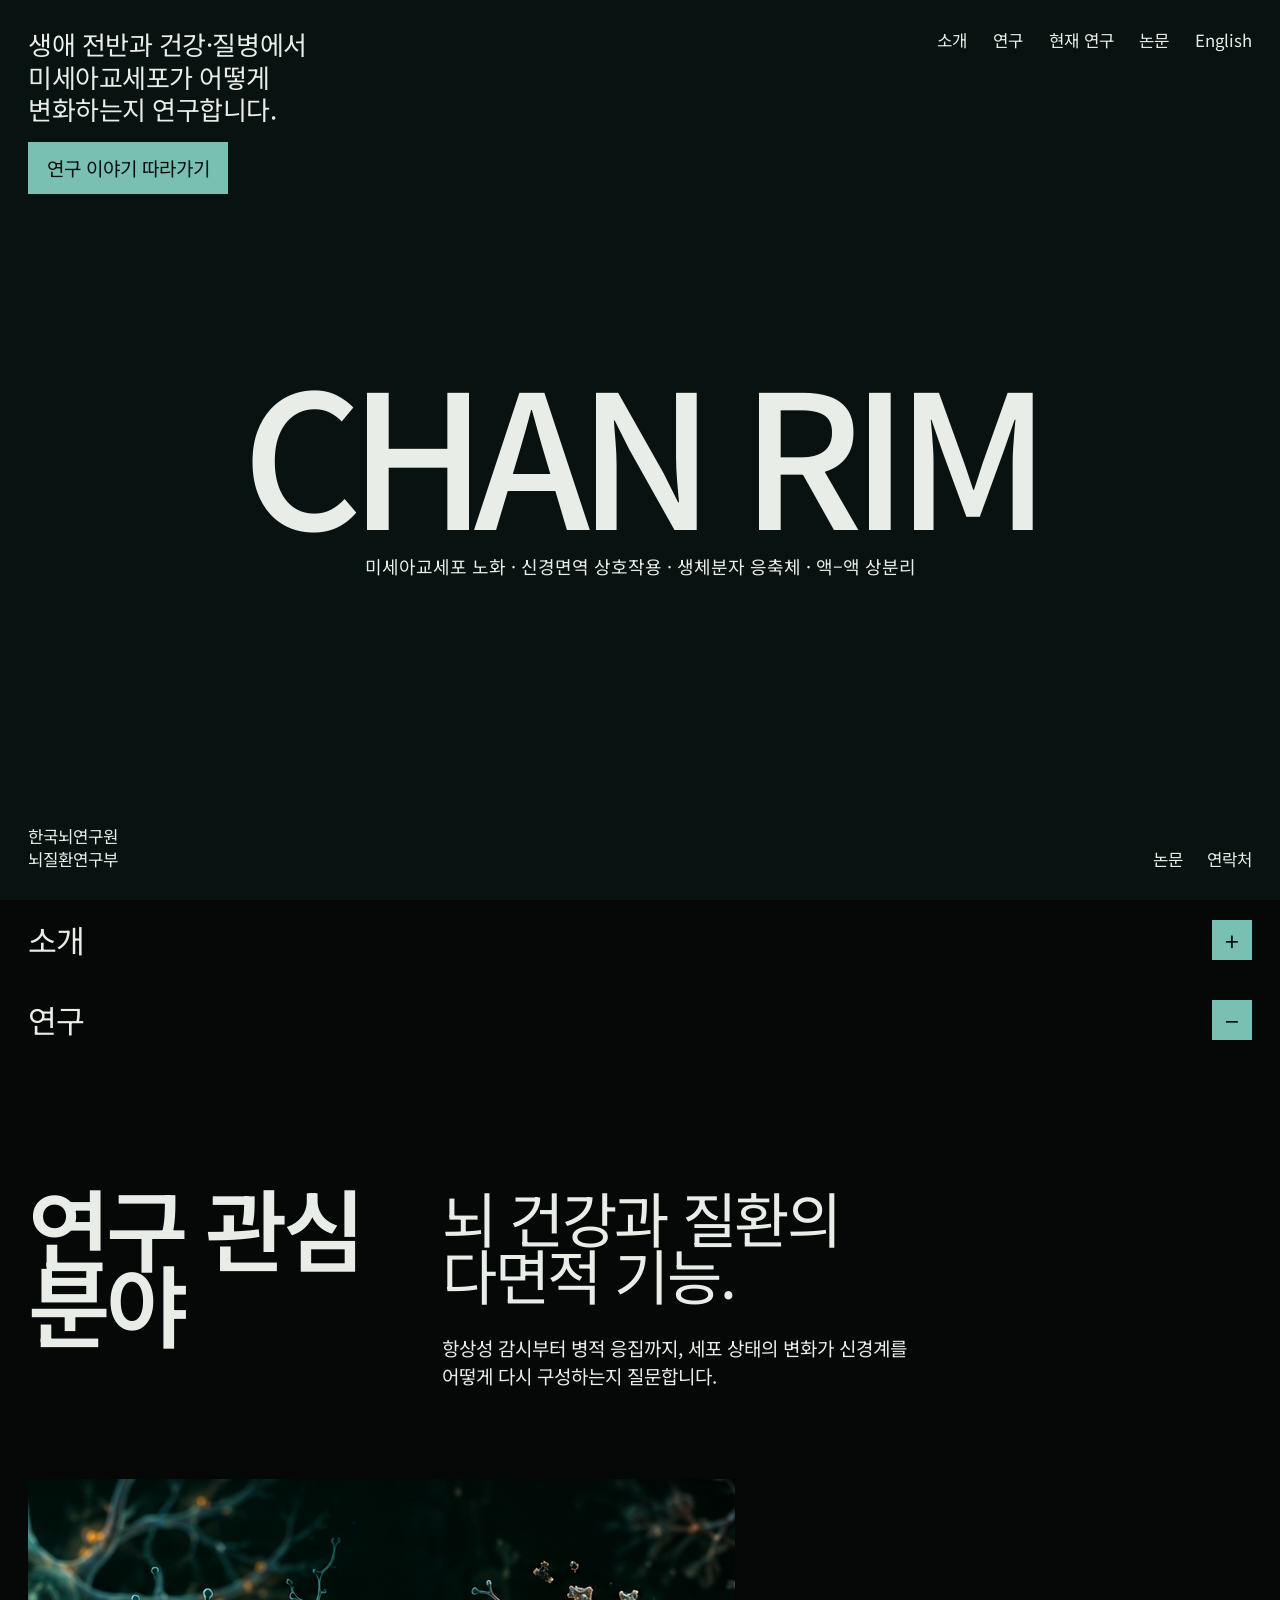
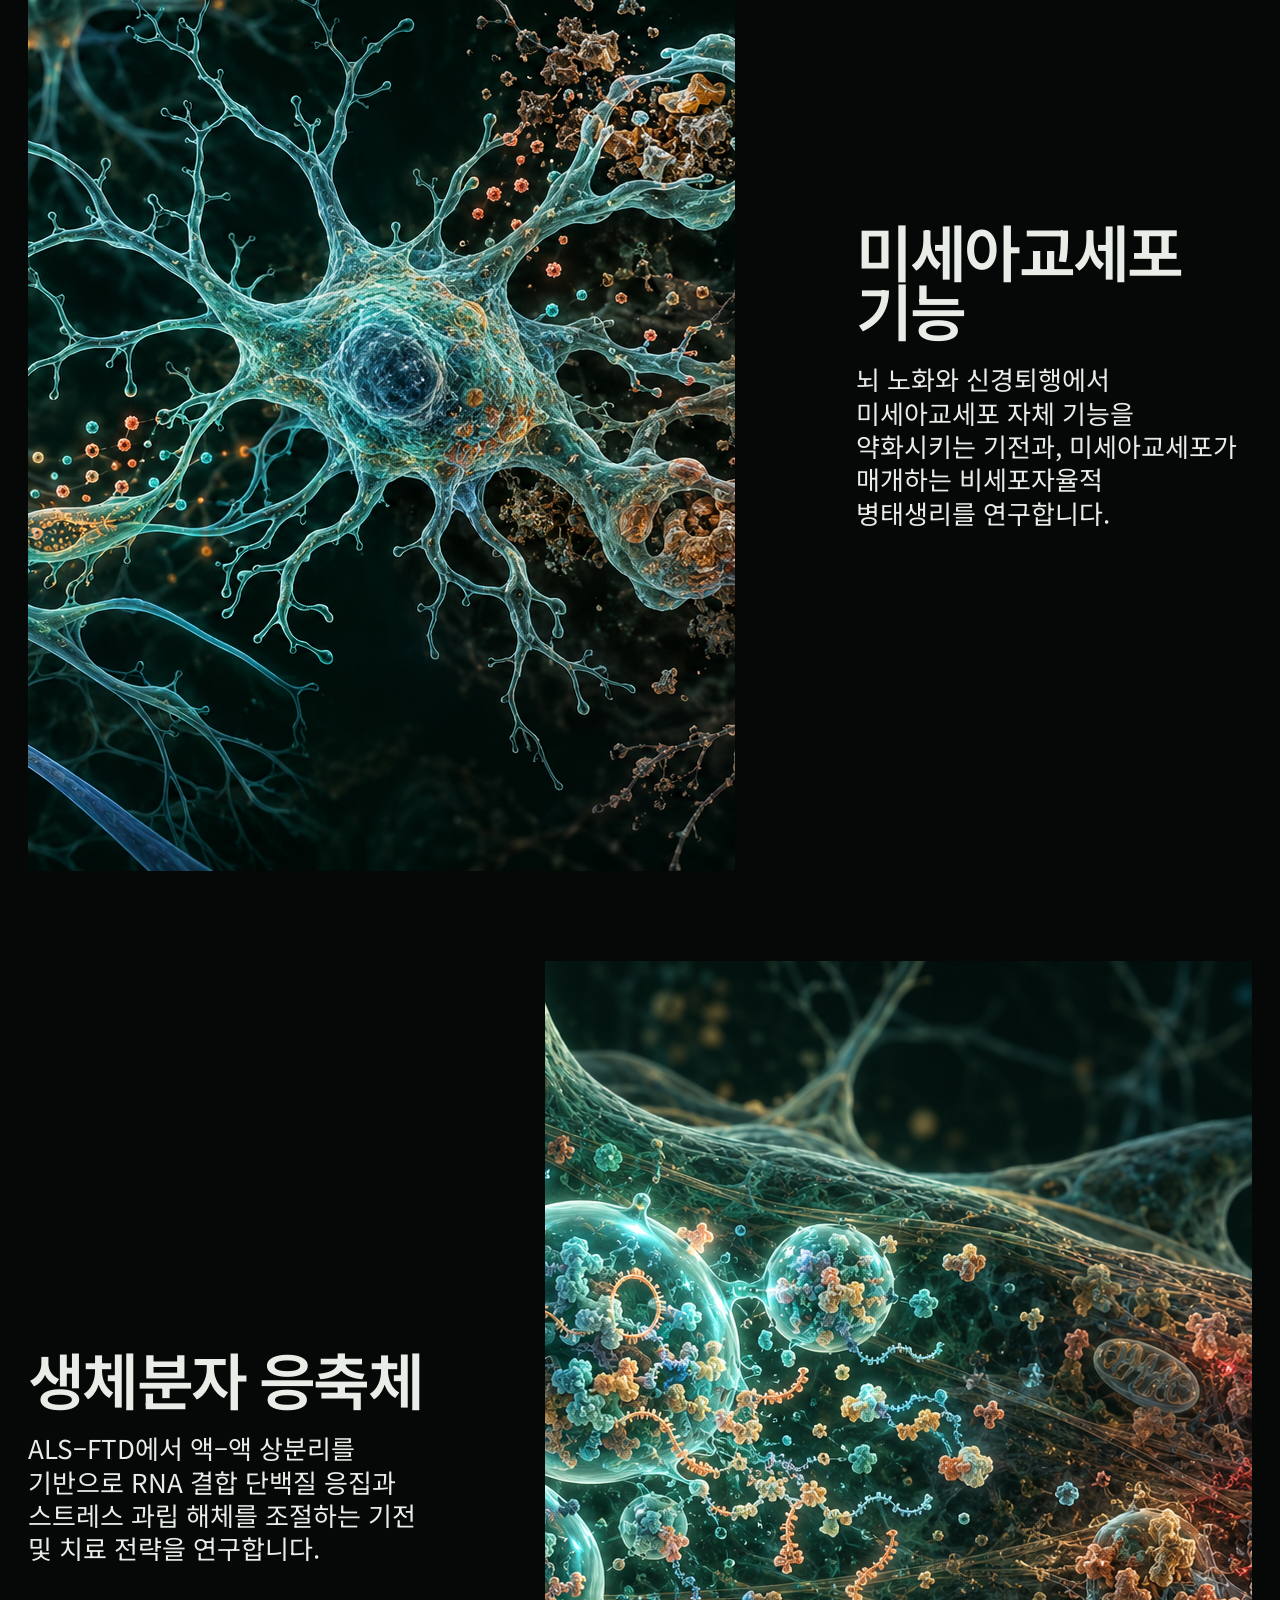
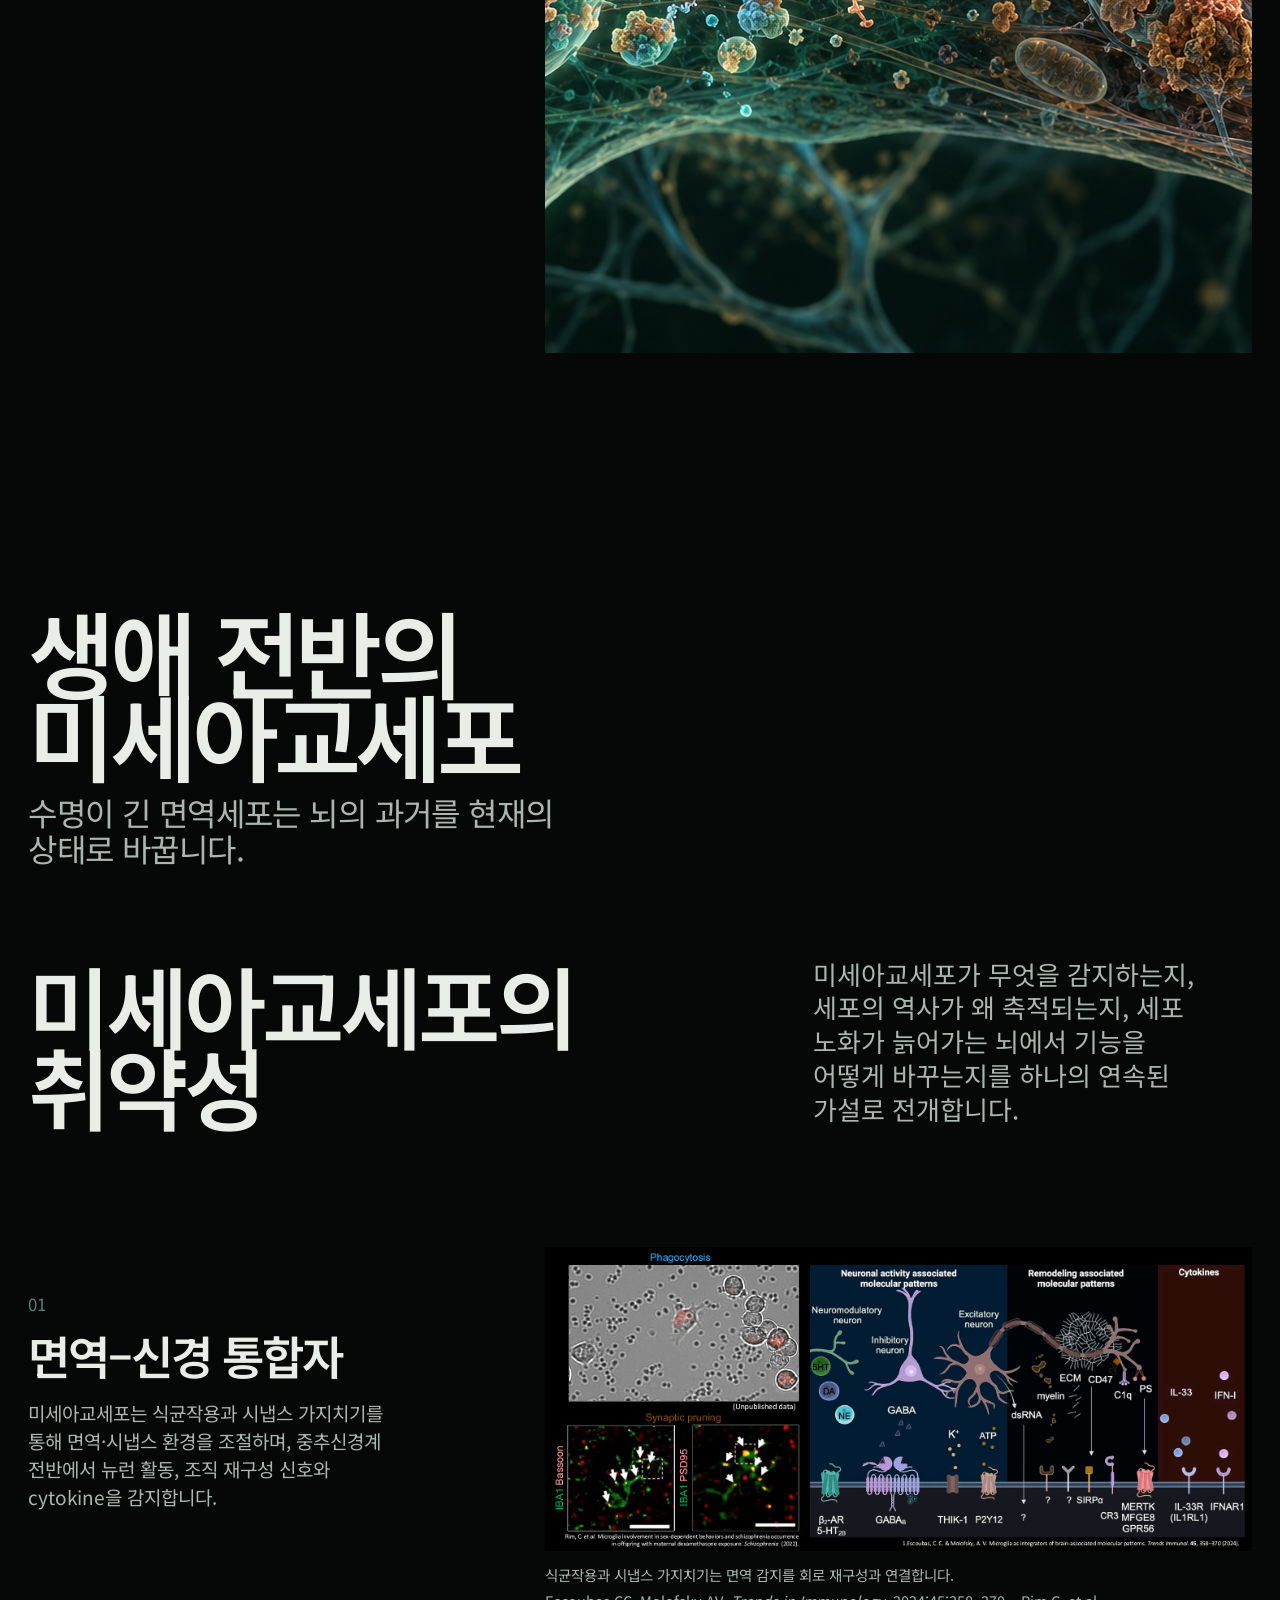
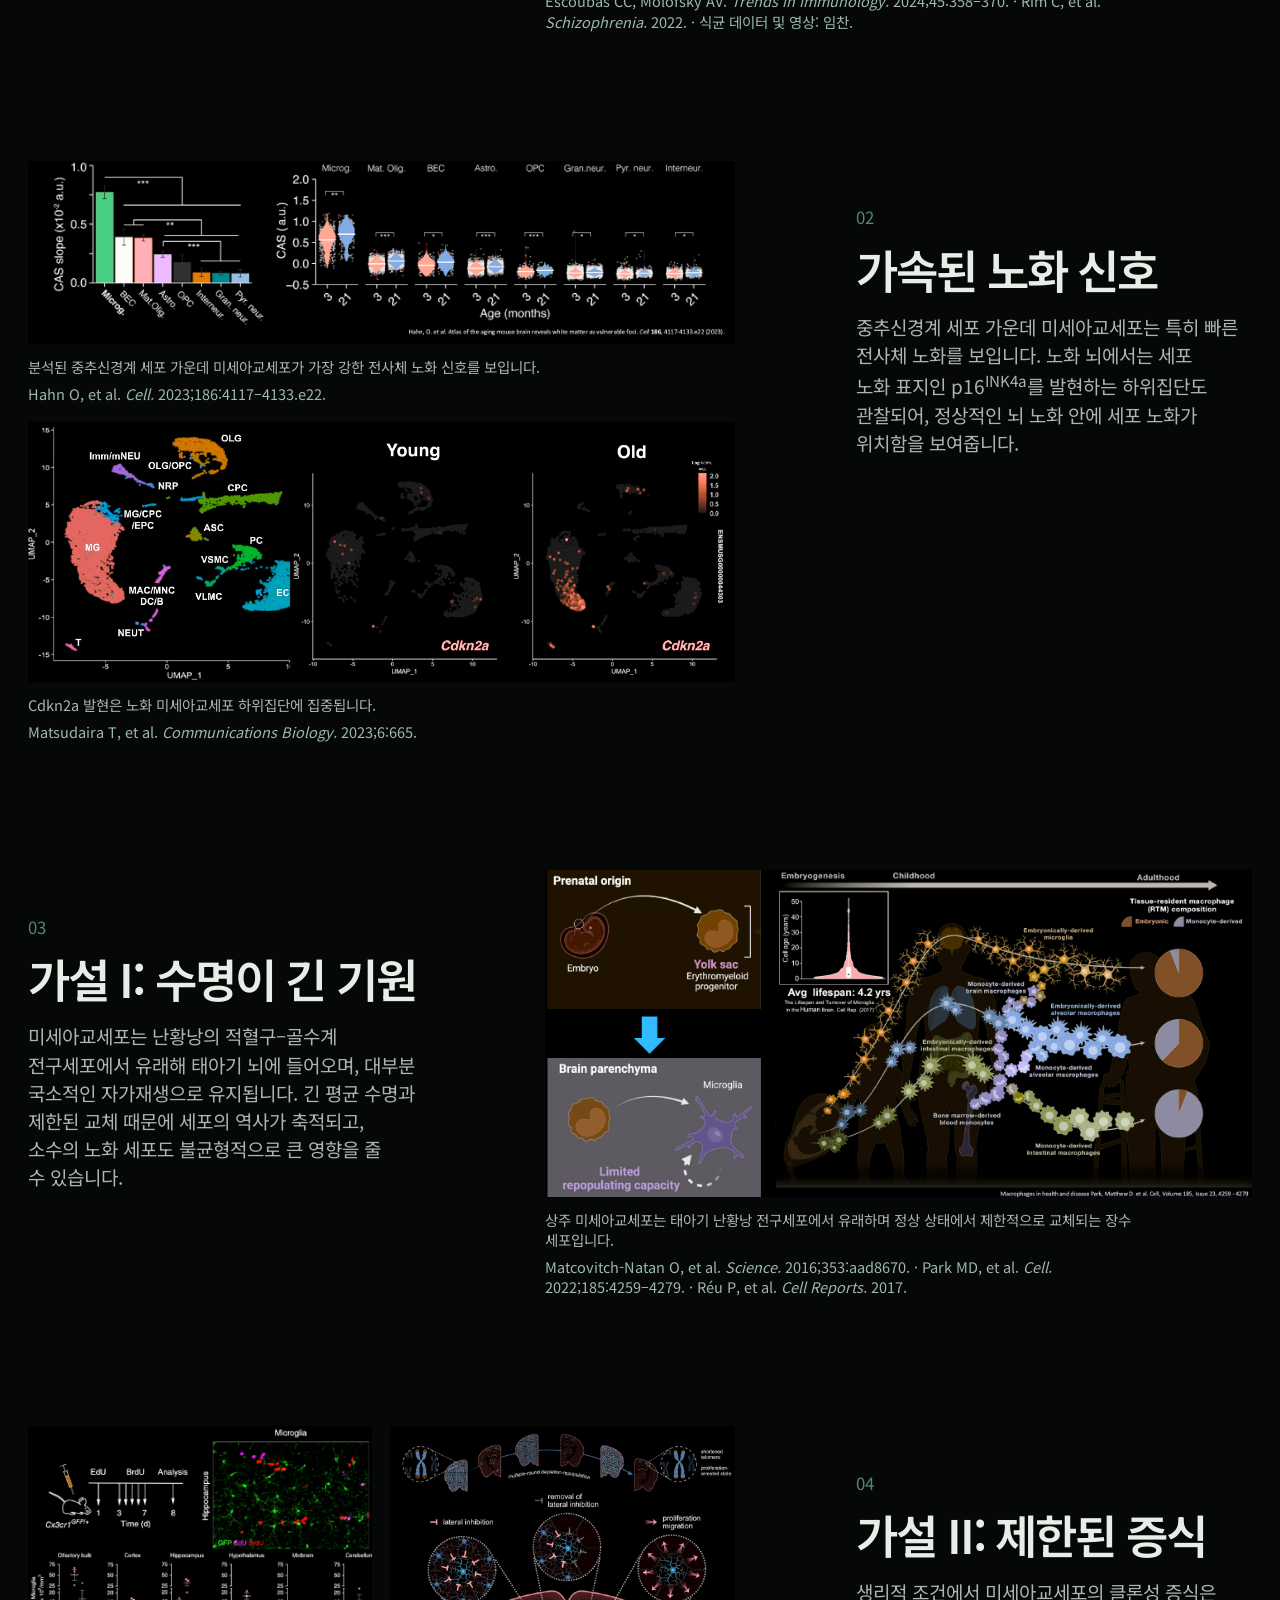
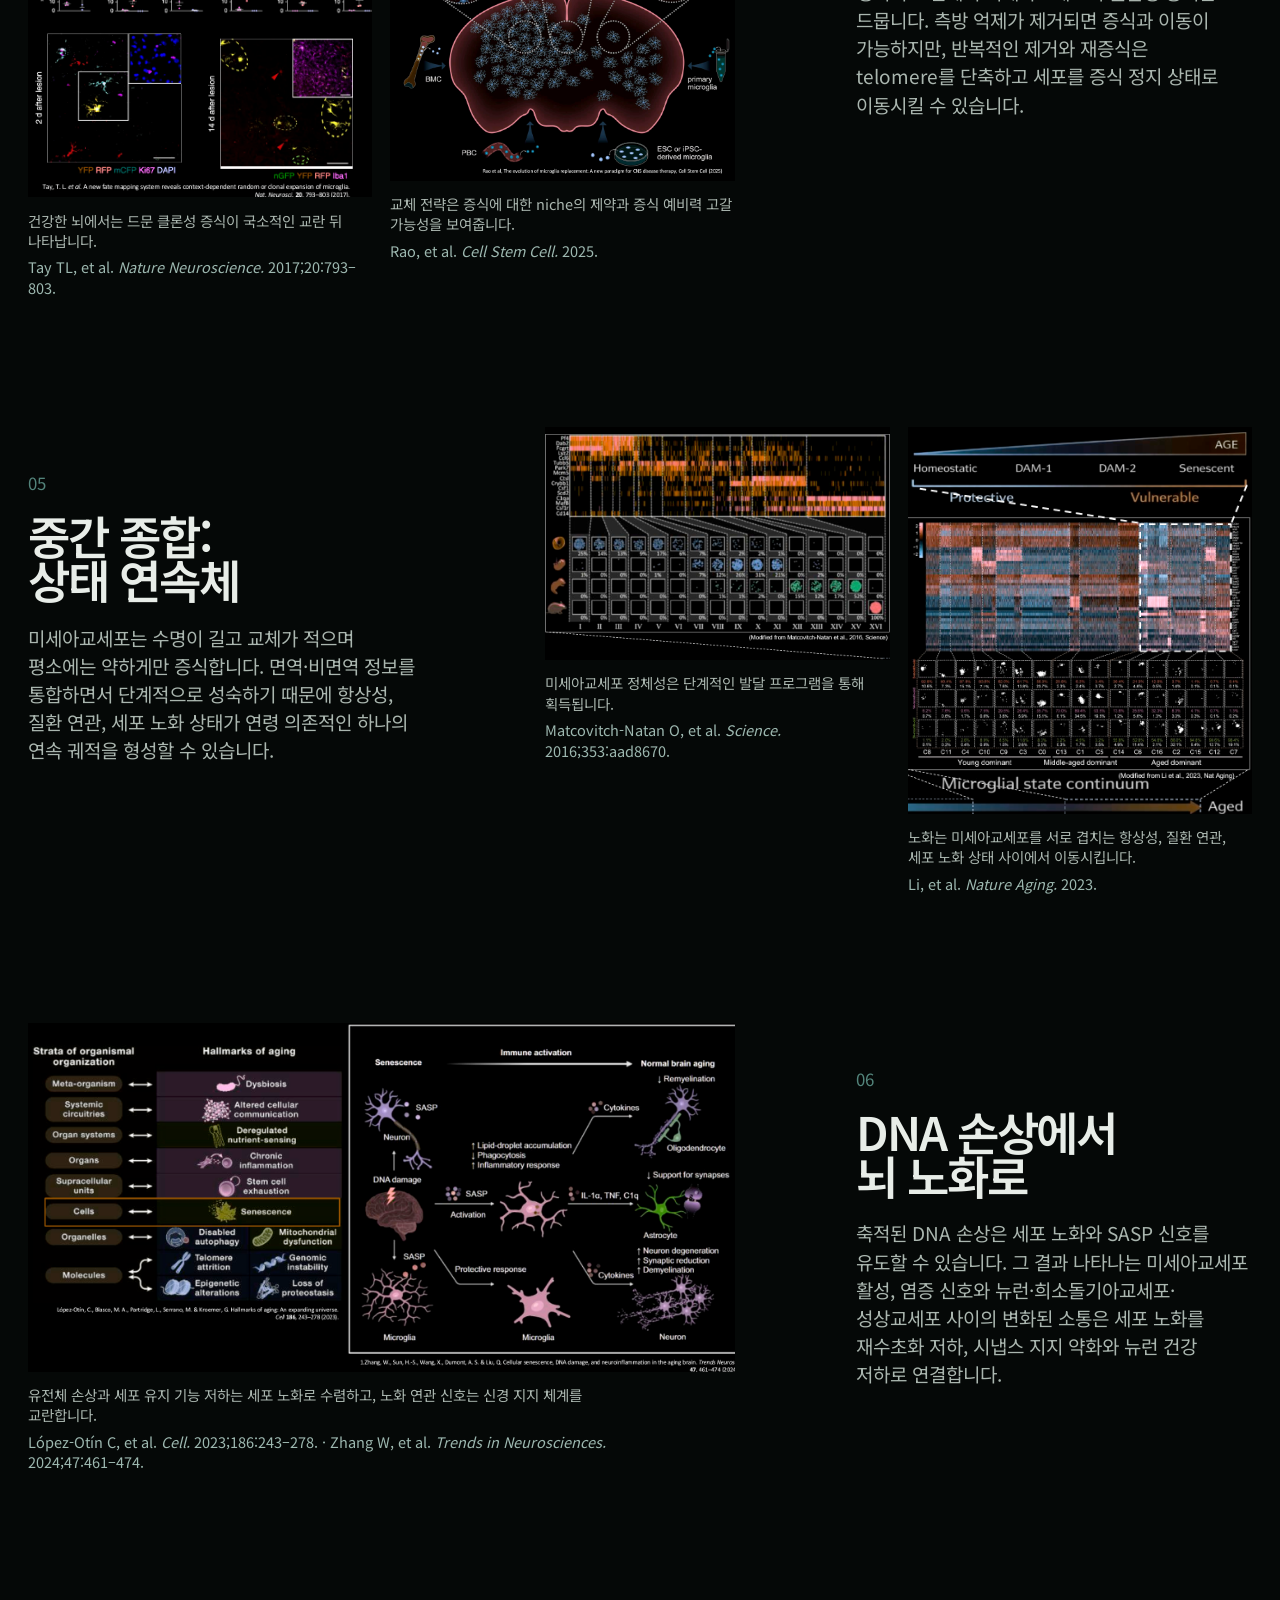
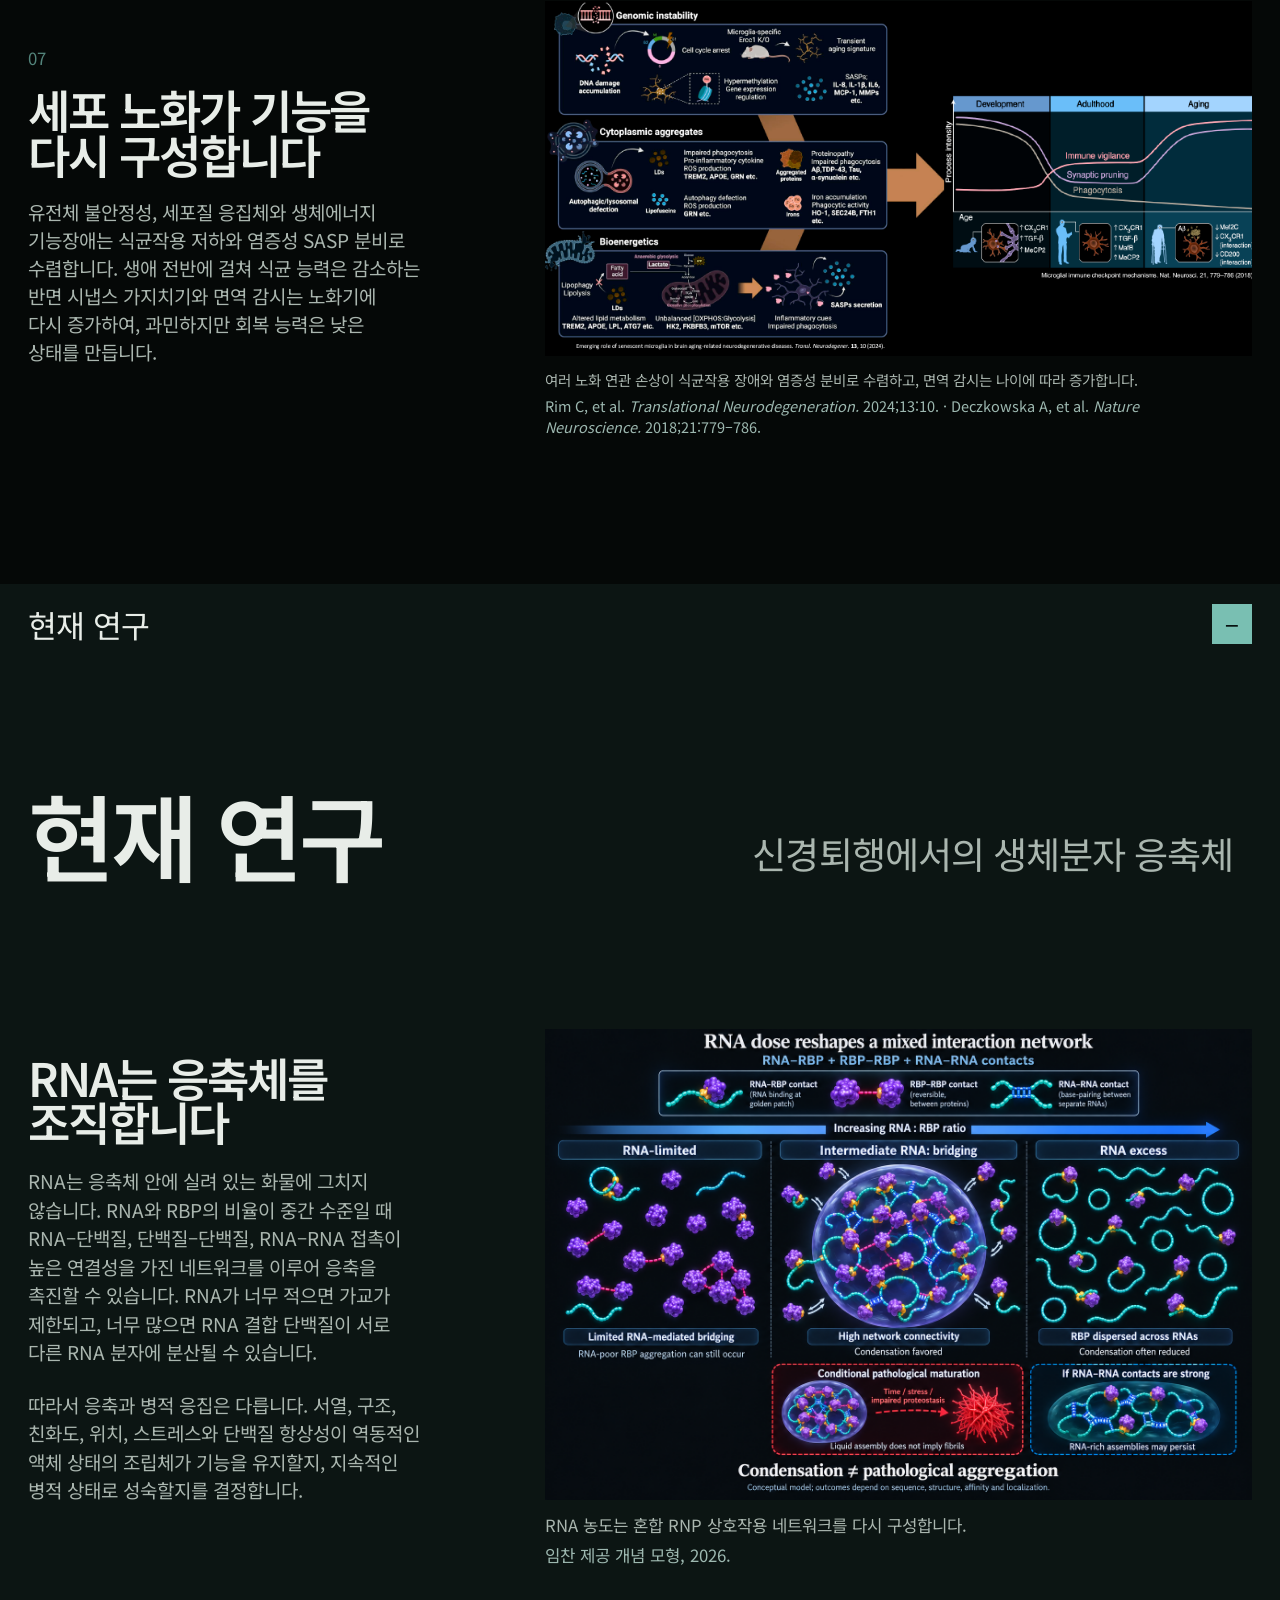
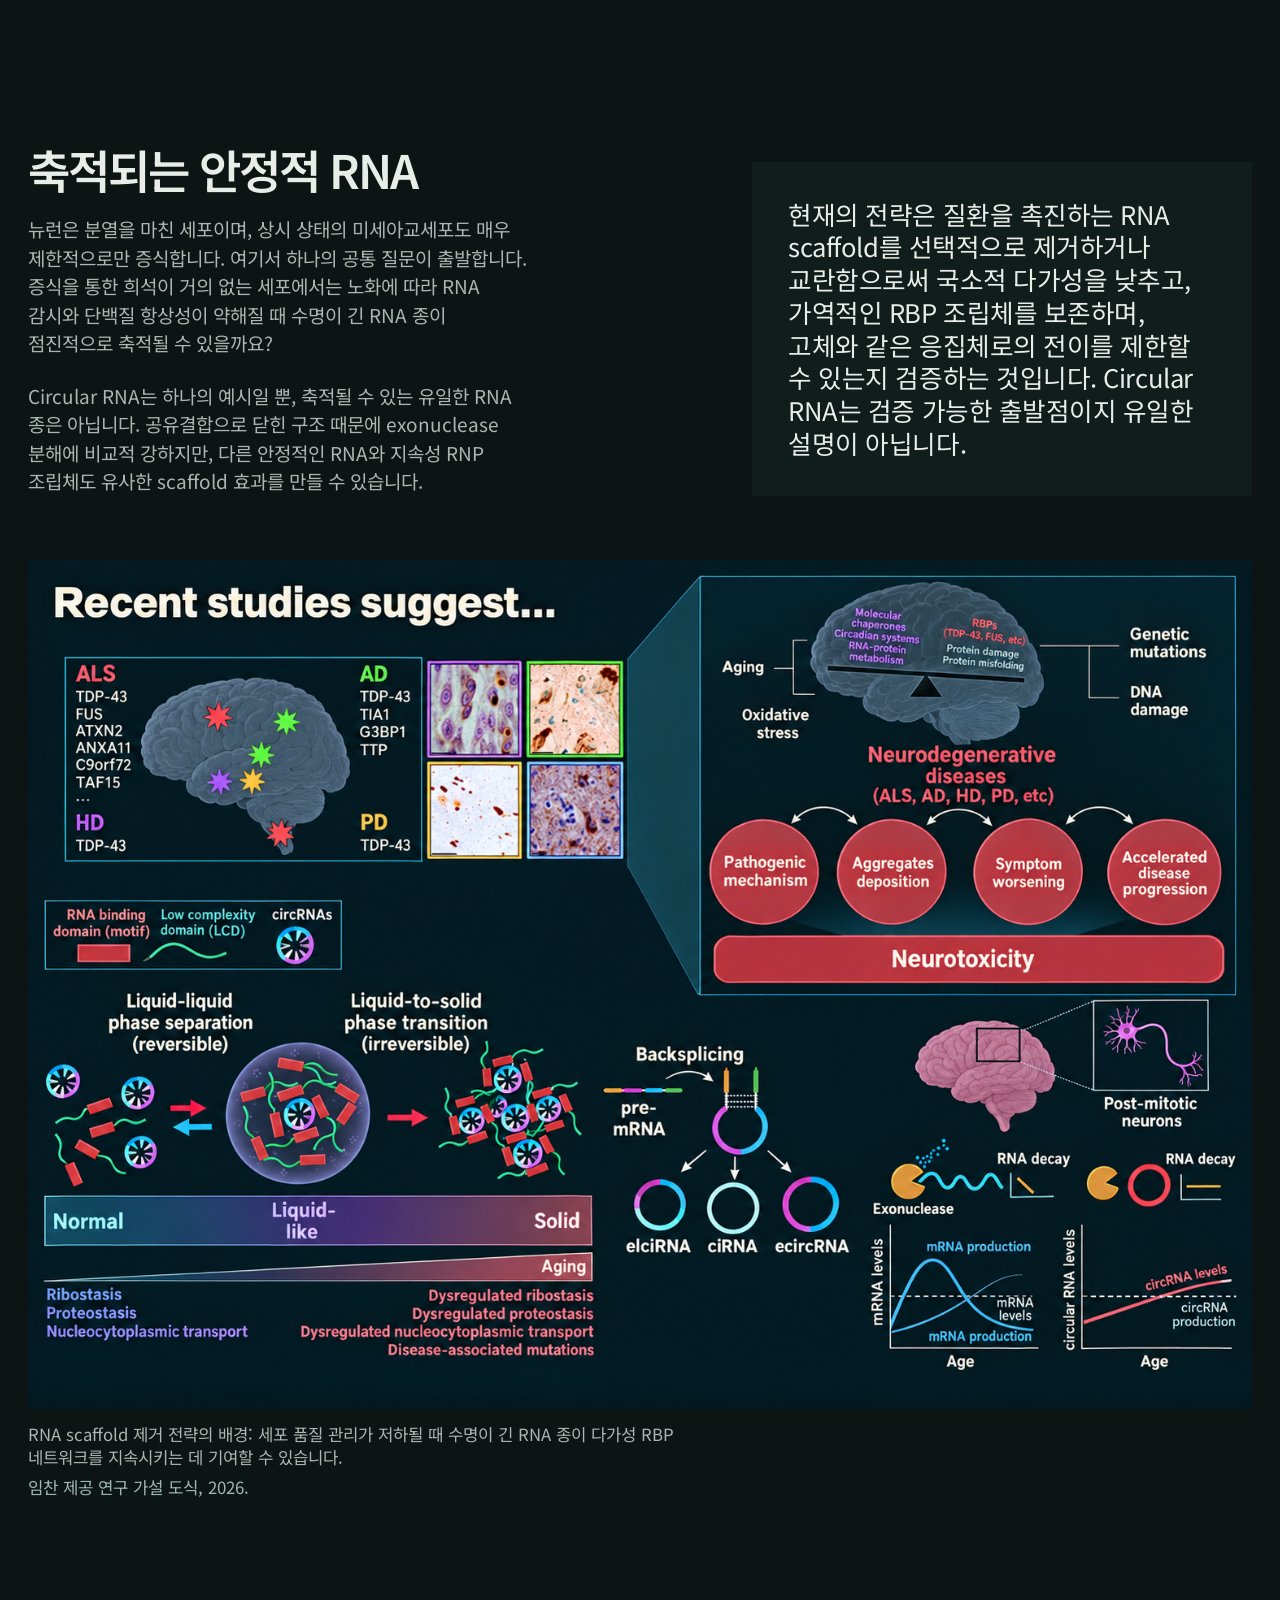
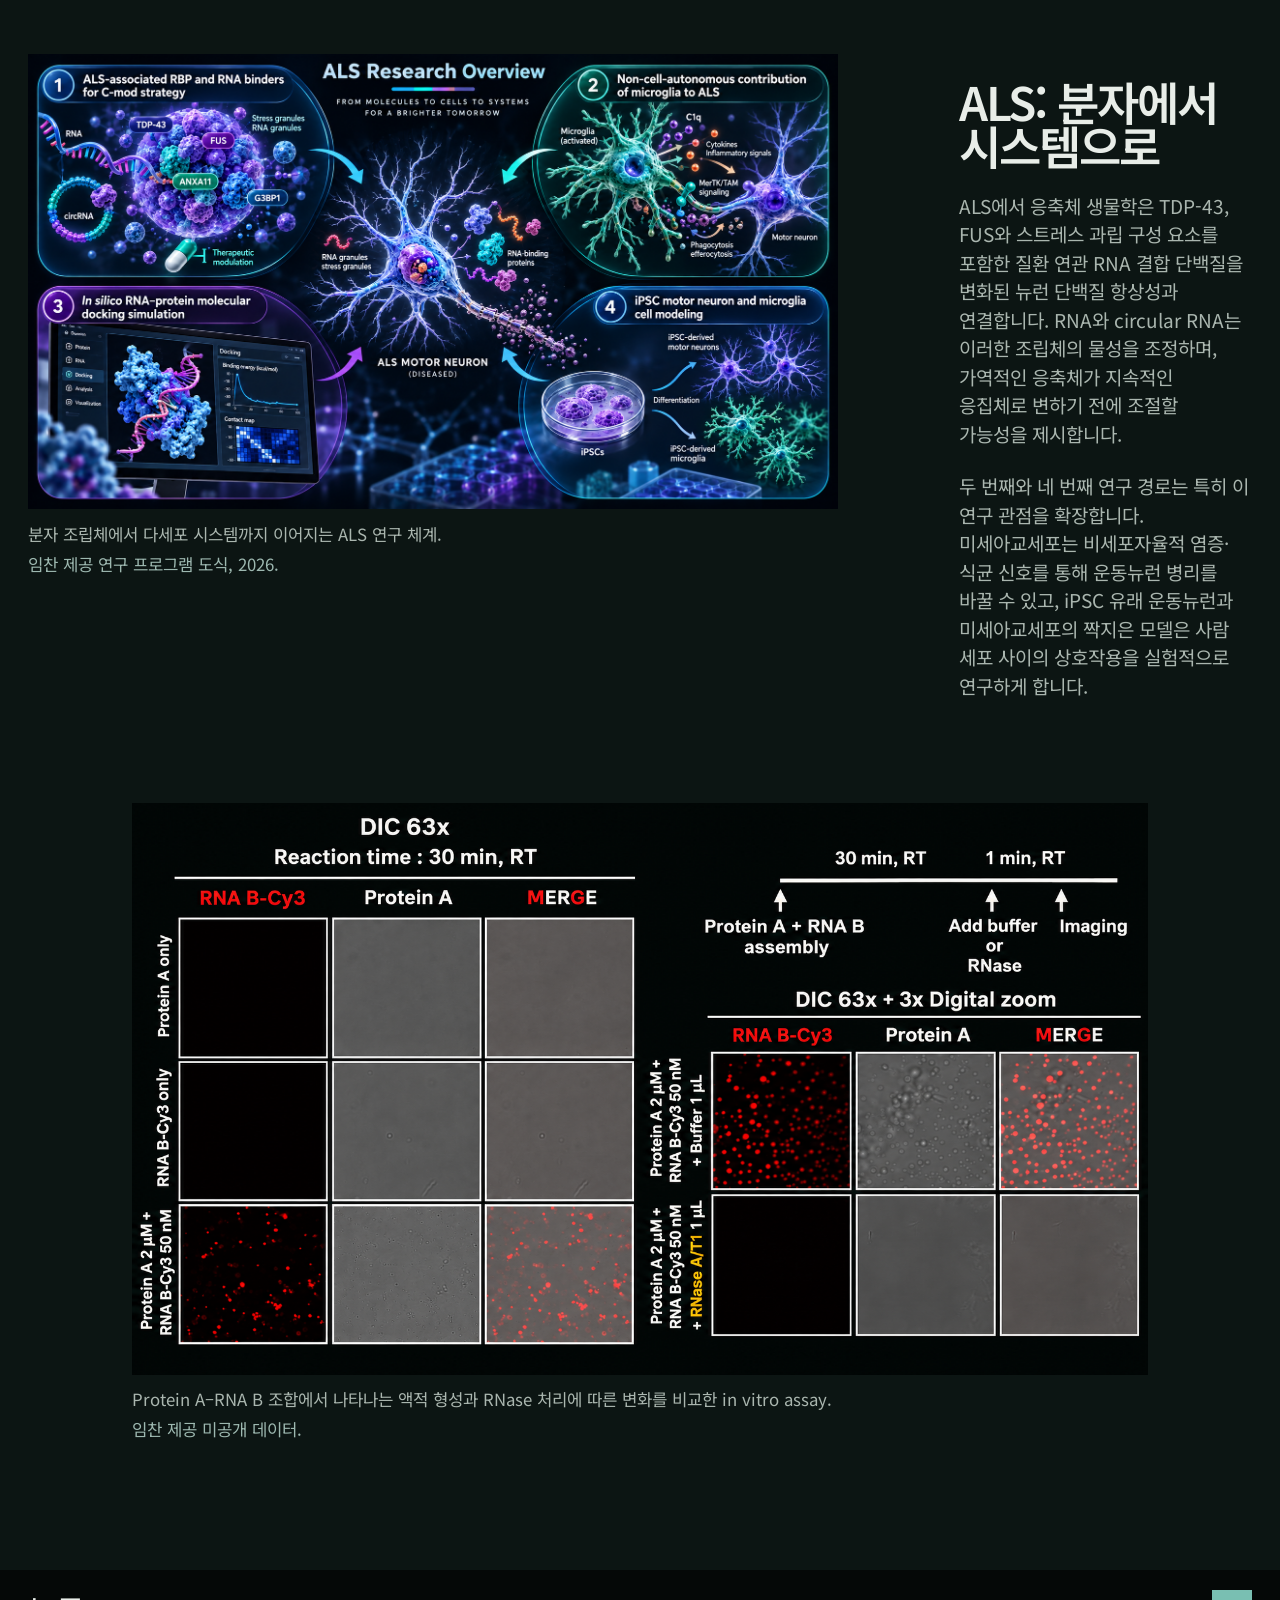
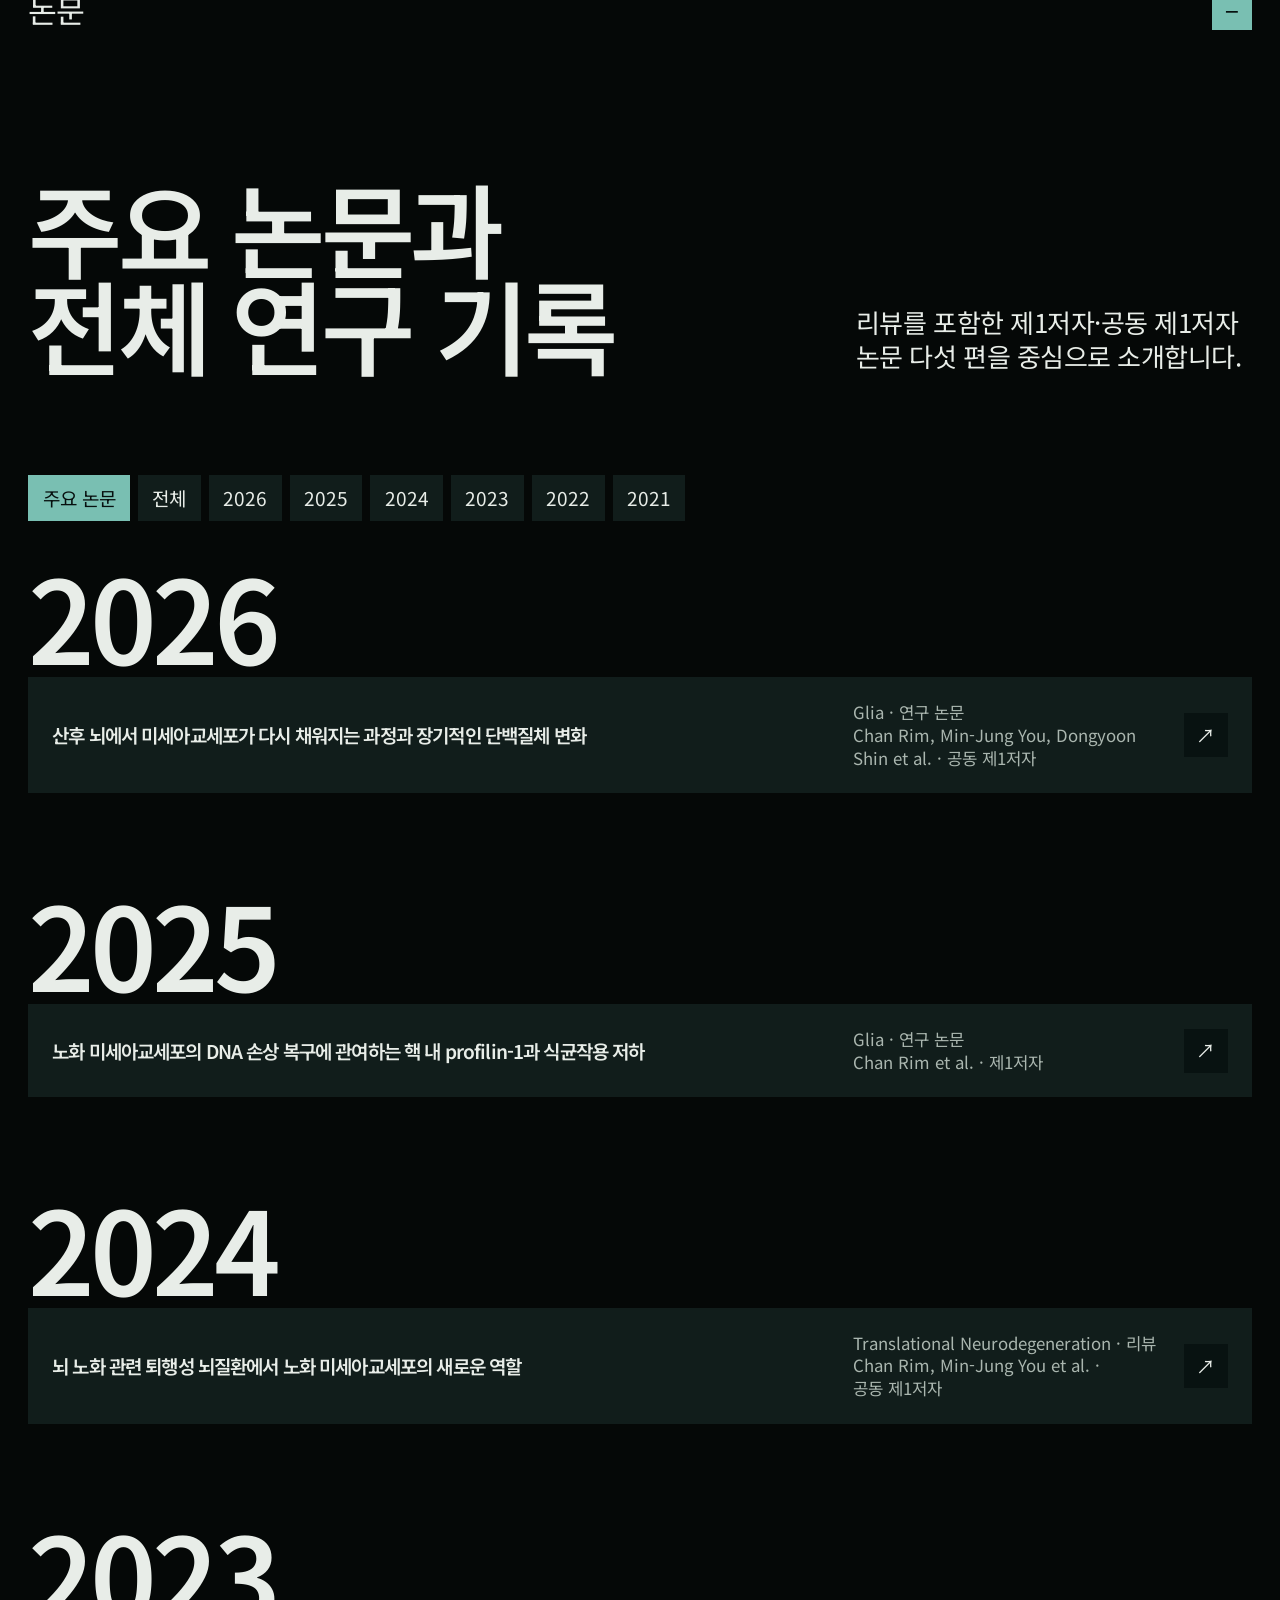
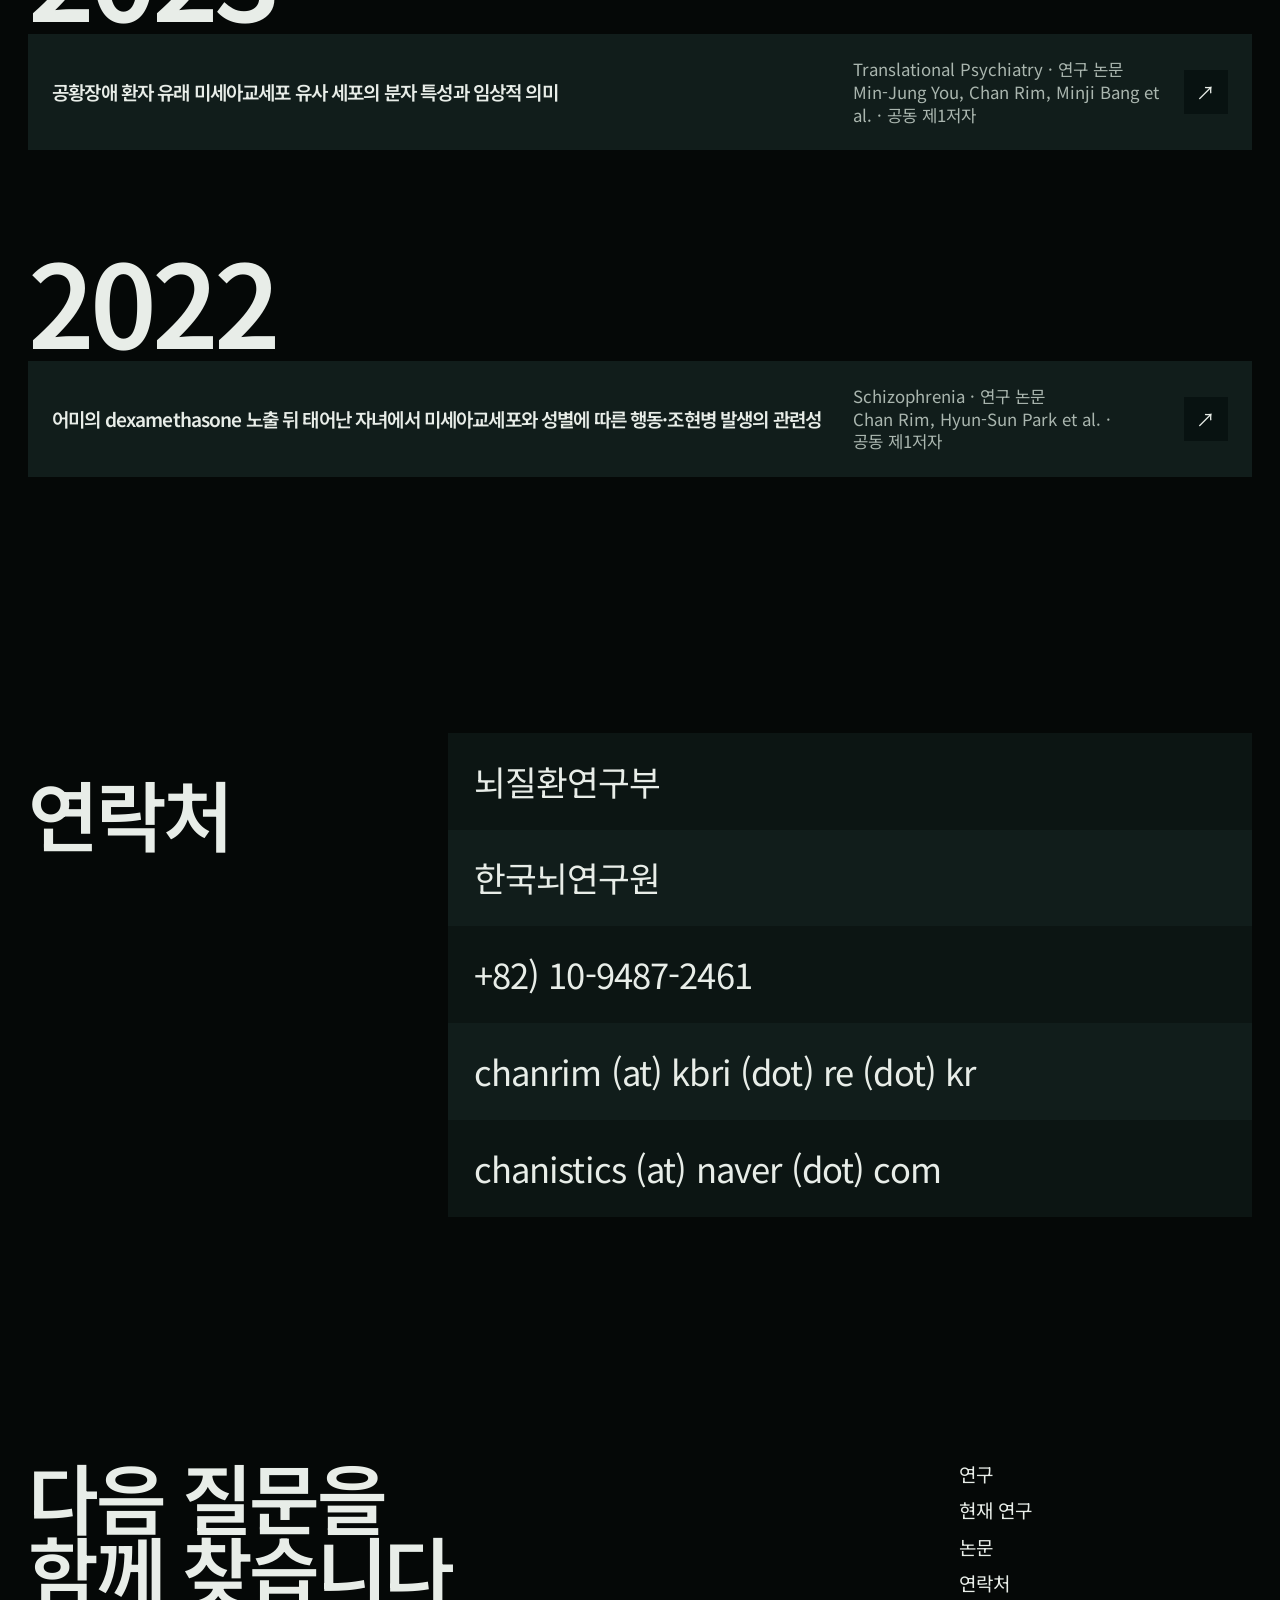
==== commit e2b07bf3: "Shorten site identity and add dark social preview" ====
--- a/index.html
+++ b/index.html
@@ -7,6 +7,22 @@
     <meta name="viewport" content="width=device-width, initial-scale=1.0" />
     <meta name="theme-color" content="#081211" />
     <meta name="description" content="미세아교세포의 노화, DNA 손상 복구, 재증식과 신경면역 가소성을 연구하는 임찬의 연구 포트폴리오입니다." />
+    <link rel="canonical" href="https://channi.chanrim-ni.chatgpt.site/" />
+    <meta property="og:type" content="website" />
+    <meta property="og:site_name" content="CHANNI" />
+    <meta property="og:title" content="CHANNI — Chan Rim Neuroimmune Research" />
+    <meta property="og:description" content="미세아교세포의 노화와 신경면역 상호작용을 연구하는 임찬의 연구 포트폴리오입니다." />
+    <meta property="og:url" content="https://channi.chanrim-ni.chatgpt.site/" />
+    <meta property="og:image" content="https://channi.chanrim-ni.chatgpt.site/assets/social/channi-og-dark.png" />
+    <meta property="og:image:secure_url" content="https://channi.chanrim-ni.chatgpt.site/assets/social/channi-og-dark.png" />
+    <meta property="og:image:type" content="image/png" />
+    <meta property="og:image:width" content="1200" />
+    <meta property="og:image:height" content="630" />
+    <meta property="og:image:alt" content="검은 배경 위 청록색 미세아교세포 이미지" />
+    <meta name="twitter:card" content="summary_large_image" />
+    <meta name="twitter:title" content="CHANNI — Chan Rim Neuroimmune Research" />
+    <meta name="twitter:description" content="미세아교세포의 노화와 신경면역 상호작용을 연구하는 임찬의 연구 포트폴리오입니다." />
+    <meta name="twitter:image" content="https://channi.chanrim-ni.chatgpt.site/assets/social/channi-og-dark.png" />
     <title>임찬 — 신경면역학 연구자</title>
     <link rel="preconnect" href="https://api.fontshare.com" />
     <link rel="preconnect" href="https://cdn.fontshare.com" crossorigin />
--- a/styles.css
+++ b/styles.css
@@ -97,6 +97,30 @@
 body[data-lang="ko"] .cv-entry h4,
 body[data-lang="ko"] .cv-list strong { line-height: 1.3; }
 
+[hidden] { display: none !important; }
+.chapter-toggle {
+  width: 100%;
+  min-height: 76px;
+  display: flex;
+  align-items: center;
+  justify-content: space-between;
+  gap: 2rem;
+  border: 0;
+  padding: 1.25rem var(--margin);
+  color: var(--ink);
+  background: var(--field-black);
+  text-align: left;
+  cursor: pointer;
+  transition: color var(--t-hover) ease, background-color var(--t-hover) ease;
+}
+.chapter-toggle--current { background: var(--surface-deep, var(--field-soft-deep)); }
+.chapter-toggle__label { font-size: clamp(1.3rem, 1rem + 1.2vw, 2.25rem); line-height: 1; letter-spacing: -0.025em; }
+.chapter-toggle__mark { display: grid; place-items: center; width: 2.5rem; height: 2.5rem; flex: 0 0 auto; color: var(--accent-ink); background: var(--accent); font-size: 1.55rem; line-height: 1; }
+@media (hover: hover) and (pointer: fine) {
+  .chapter-toggle:hover { color: var(--accent); background: color-mix(in srgb, var(--field-black) 88%, var(--accent)); }
+  .chapter-toggle--current:hover { background: color-mix(in srgb, var(--surface-deep, var(--field-soft-deep)) 88%, var(--accent)); }
+}
+
 .research-overview { background: var(--field-black); color: var(--field-black-ink); display: grid; grid-template-columns: repeat(12, minmax(0, 1fr)); column-gap: var(--gutter); row-gap: clamp(4.5rem, 7vw, 7rem); }
 .overview-heading { grid-column: 1 / -1; display: grid; grid-template-columns: repeat(12, minmax(0, 1fr)); column-gap: var(--gutter); align-items: start; }
 .overview-heading h2 { grid-column: 1 / span 4; font-size: clamp(3.5rem, 7vw, 7.5rem); line-height: 0.85; letter-spacing: -0.055em; }
@@ -133,11 +157,13 @@
 .current-study-hypothesis .current-study-figure { grid-column: 1 / -1; }
 .current-study-als .current-study-figure { grid-column: 1 / span 8; }
 .current-study-als .current-study-copy { grid-column: 10 / -1; }
+.current-study-als .current-study-assay { grid-column: 2 / span 10; margin-top: clamp(4rem, 8vw, 8rem); }
 .figure-reference { display: block; margin-top: 0.4rem; color: color-mix(in srgb, currentColor 76%, transparent); font-size: 1em; line-height: 1.42; }
 
 .profile { background: var(--field-white); display: grid; grid-template-columns: repeat(12, minmax(0, 1fr)); column-gap: var(--gutter); row-gap: 4rem; align-items: start; }
 .profile-statement { grid-column: 1 / span 8; }
 .profile-statement h2 { font-size: var(--step-head); line-height: 0.95; letter-spacing: -0.035em; }
+.research-arc .lifespan-heading h2 { font-size: clamp(3.5rem, 7.4vw, 8rem); line-height: 0.88; letter-spacing: -0.055em; }
 .profile-statement > p { margin-top: 1.25rem; font-size: clamp(1.75rem, 3.2vw, 3.25rem); line-height: 1.08; max-width: 24ch; }
 .living-cell { grid-column: 9 / -1; grid-row: 1 / span 2; align-self: end; }
 .living-cell video { width: 100%; aspect-ratio: 1; object-fit: cover; background: var(--ink); }
@@ -171,6 +197,8 @@
 .evidence-panel { min-width: 0; margin: 0; padding: clamp(0.55rem, 0.9vw, 0.85rem); background: color-mix(in srgb, var(--accent) 18%, var(--field-white)); }
 .evidence-panel img { width: 100%; height: auto; display: block; background: #fff; mix-blend-mode: multiply; }
 .evidence-panel figcaption { padding-top: 0.75rem; color: var(--paper-muted, #4b5852); font-size: clamp(0.8125rem, 0.78rem + 0.16vw, 0.95rem); line-height: 1.38; }
+.immune-integrator-composite { position: relative; overflow: hidden; background: #020706; }
+.immune-integrator-composite .phagocytosis-live { position: absolute; top: 5.87%; left: 3.28%; width: 32.59%; height: 44.8%; max-width: none; object-fit: cover; background: #020706; }
 .hypothesis-visuals-integrator .evidence-panel-wide { margin-top: 4.5rem; }
 .hypothesis-visuals-origin .evidence-panel-wide { margin-top: 5.5rem; }
 .hypothesis-visuals-continuum .evidence-panel:first-child { margin-top: 5rem; }
@@ -288,7 +316,7 @@
 .footer-top nav a { text-decoration: none; }
 .credits { position: relative; z-index: 2; margin-top: clamp(4rem, 9vw, 8rem); font-size: var(--step-small); max-width: 72ch; color: var(--field-credit); }
 .footer-meta { position: absolute; z-index: 2; left: var(--margin); right: var(--margin); bottom: 27vw; display: flex; justify-content: space-between; font-size: var(--step-small); }
-.footer-name { position: absolute; left: -0.035em; bottom: -0.22em; font-size: 27.5vw; line-height: 0.72; letter-spacing: -0.075em; font-weight: 700; white-space: nowrap; }
+.footer-name { position: absolute; left: var(--margin); right: var(--margin); bottom: -0.22em; font-size: 22vw; line-height: 0.72; letter-spacing: -0.075em; font-weight: 700; white-space: nowrap; text-align: center; }
 
 @media (prefers-reduced-motion: no-preference) {
   .hero-intro { animation: hero-intro 700ms var(--ease-expo) both; }
@@ -322,6 +350,9 @@
   .hero-mobile-image { display: block; position: absolute; left: 1rem; right: 1rem; bottom: 0; height: auto; margin: 0; overflow: visible; }
   .hero-mobile-image img { width: 100%; height: auto; object-fit: contain; }
   .chapter { padding: 6rem 1rem; }
+  .chapter-toggle { min-height: 64px; padding: 1rem; }
+  .chapter-toggle__label { font-size: 1.35rem; }
+  .chapter-toggle__mark { width: 2.25rem; height: 2.25rem; }
   .section-heading { display: block; margin-bottom: 3.5rem; }
   .section-heading h2 { font-size: clamp(2.8rem, 13vw, 4.5rem); }
   .section-heading > p { margin-top: 1rem; font-size: 1.1rem; }
@@ -354,6 +385,7 @@
   .current-study-copy h3 { font-size: 2.65rem; }
   .current-study-copy > p:not(.current-study-index) { font-size: 1.05rem; }
   .current-study-figure { width: 100%; }
+  .current-study-als .current-study-assay { margin-top: 2.5rem; }
   .current-study-rna .current-study-copy,
   .current-study-hypothesis .current-study-copy,
   .current-study-hypothesis .current-study-proposition,
@@ -365,6 +397,7 @@
   .current-study-proposition p { font-size: 1.25rem; }
   .profile { display: block; }
   .profile-statement > p { font-size: 1.85rem; }
+  .research-arc .lifespan-heading h2 { font-size: clamp(3.1rem, 14vw, 5rem); }
   .living-cell { margin-top: 3rem; }
   .profile-copy { padding-top: 3rem; }
   .research-arc { display: block; }
@@ -422,7 +455,7 @@
   .footer-top nav { flex-direction: row; flex-wrap: wrap; gap: 1rem; margin-top: 2rem; }
   .credits { margin-top: 4rem; max-height: 13rem; overflow: auto; }
   .footer-meta { left: 1rem; right: 1rem; bottom: 36vw; }
-  .footer-name { font-size: 36vw; }
+  .footer-name { left: 1rem; right: 1rem; font-size: 22vw; }
 }
 
 @media (max-width: 520px) {
--- a/prototypes/dark-science/theme.css
+++ b/prototypes/dark-science/theme.css
@@ -35,6 +35,10 @@
   font-weight: 400;
 }
 
+html[data-theme="dark-science"] body[data-lang="ko"] {
+  --font-editorial: "Noto Sans KR", "Apple SD Gothic Neo", "Malgun Gothic", sans-serif;
+}
+
 html[data-theme="dark-science"] h1,
 html[data-theme="dark-science"] h2,
 html[data-theme="dark-science"] h3,
